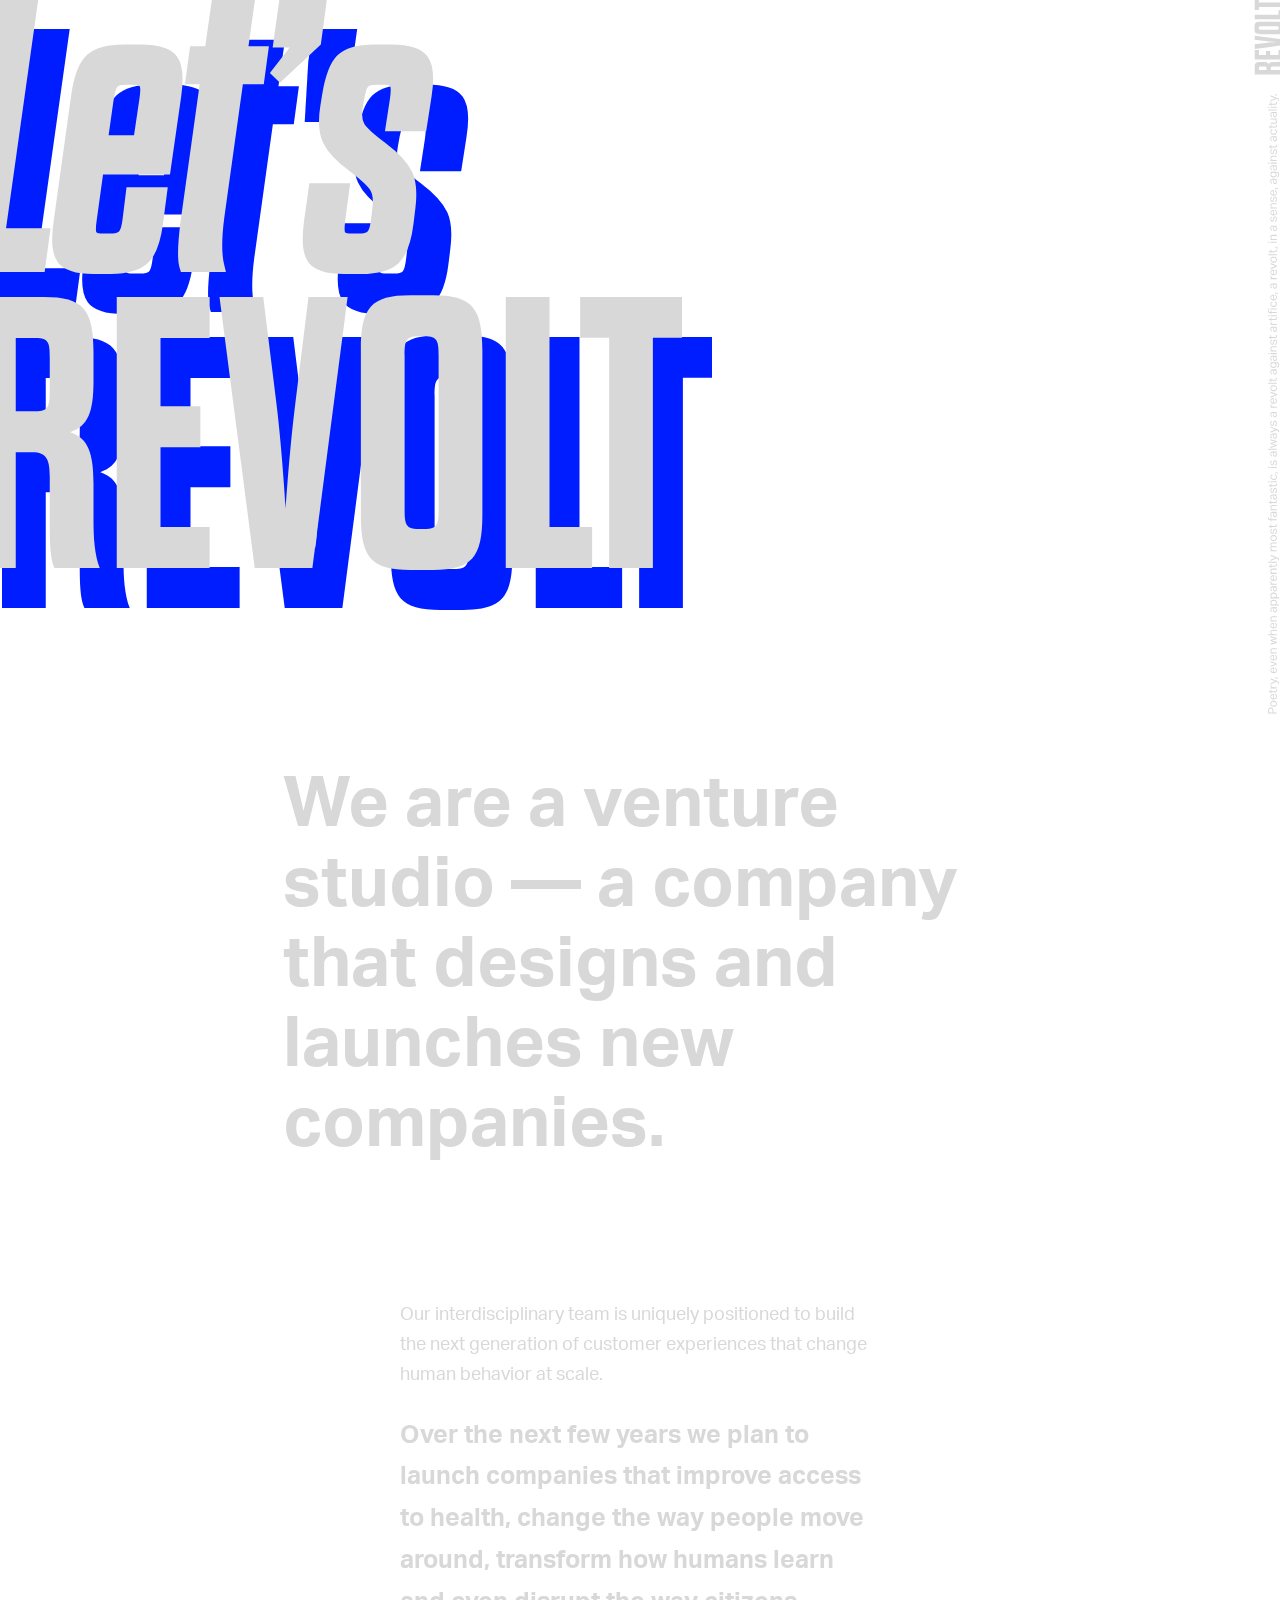
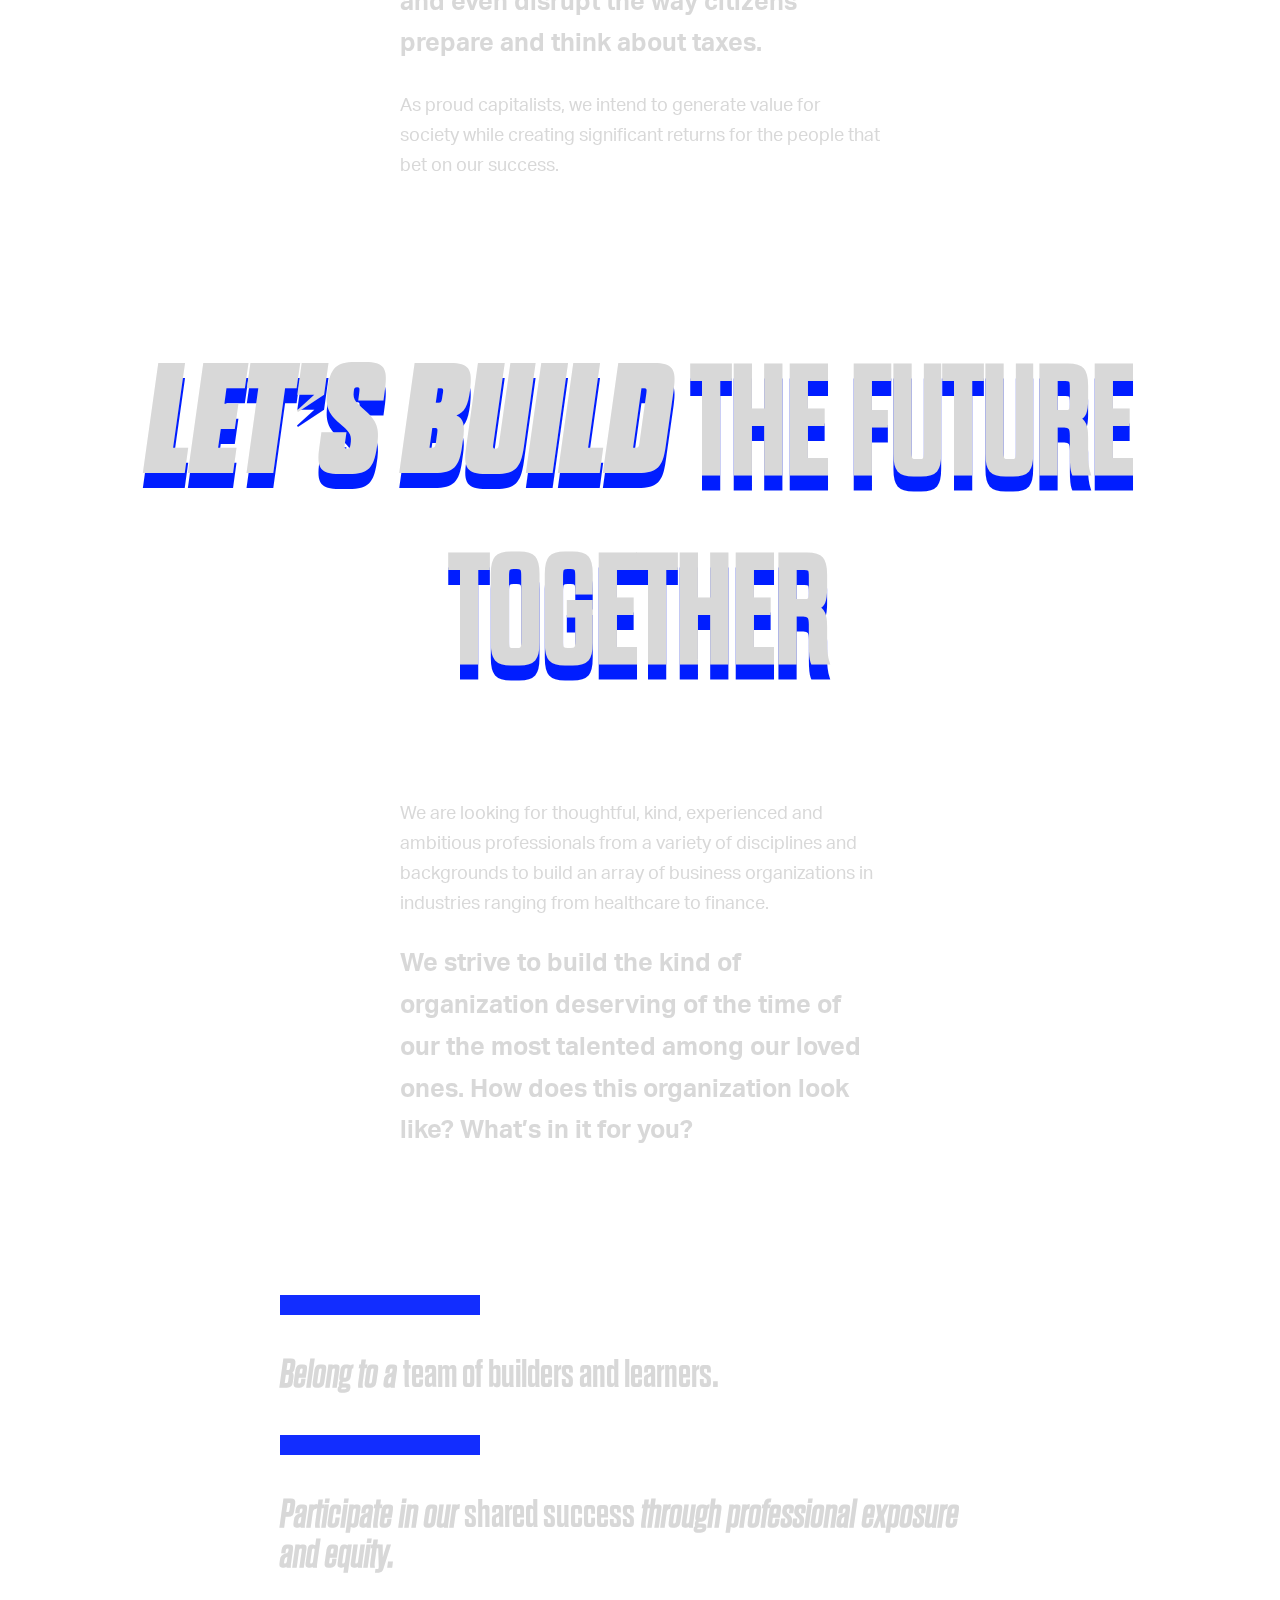
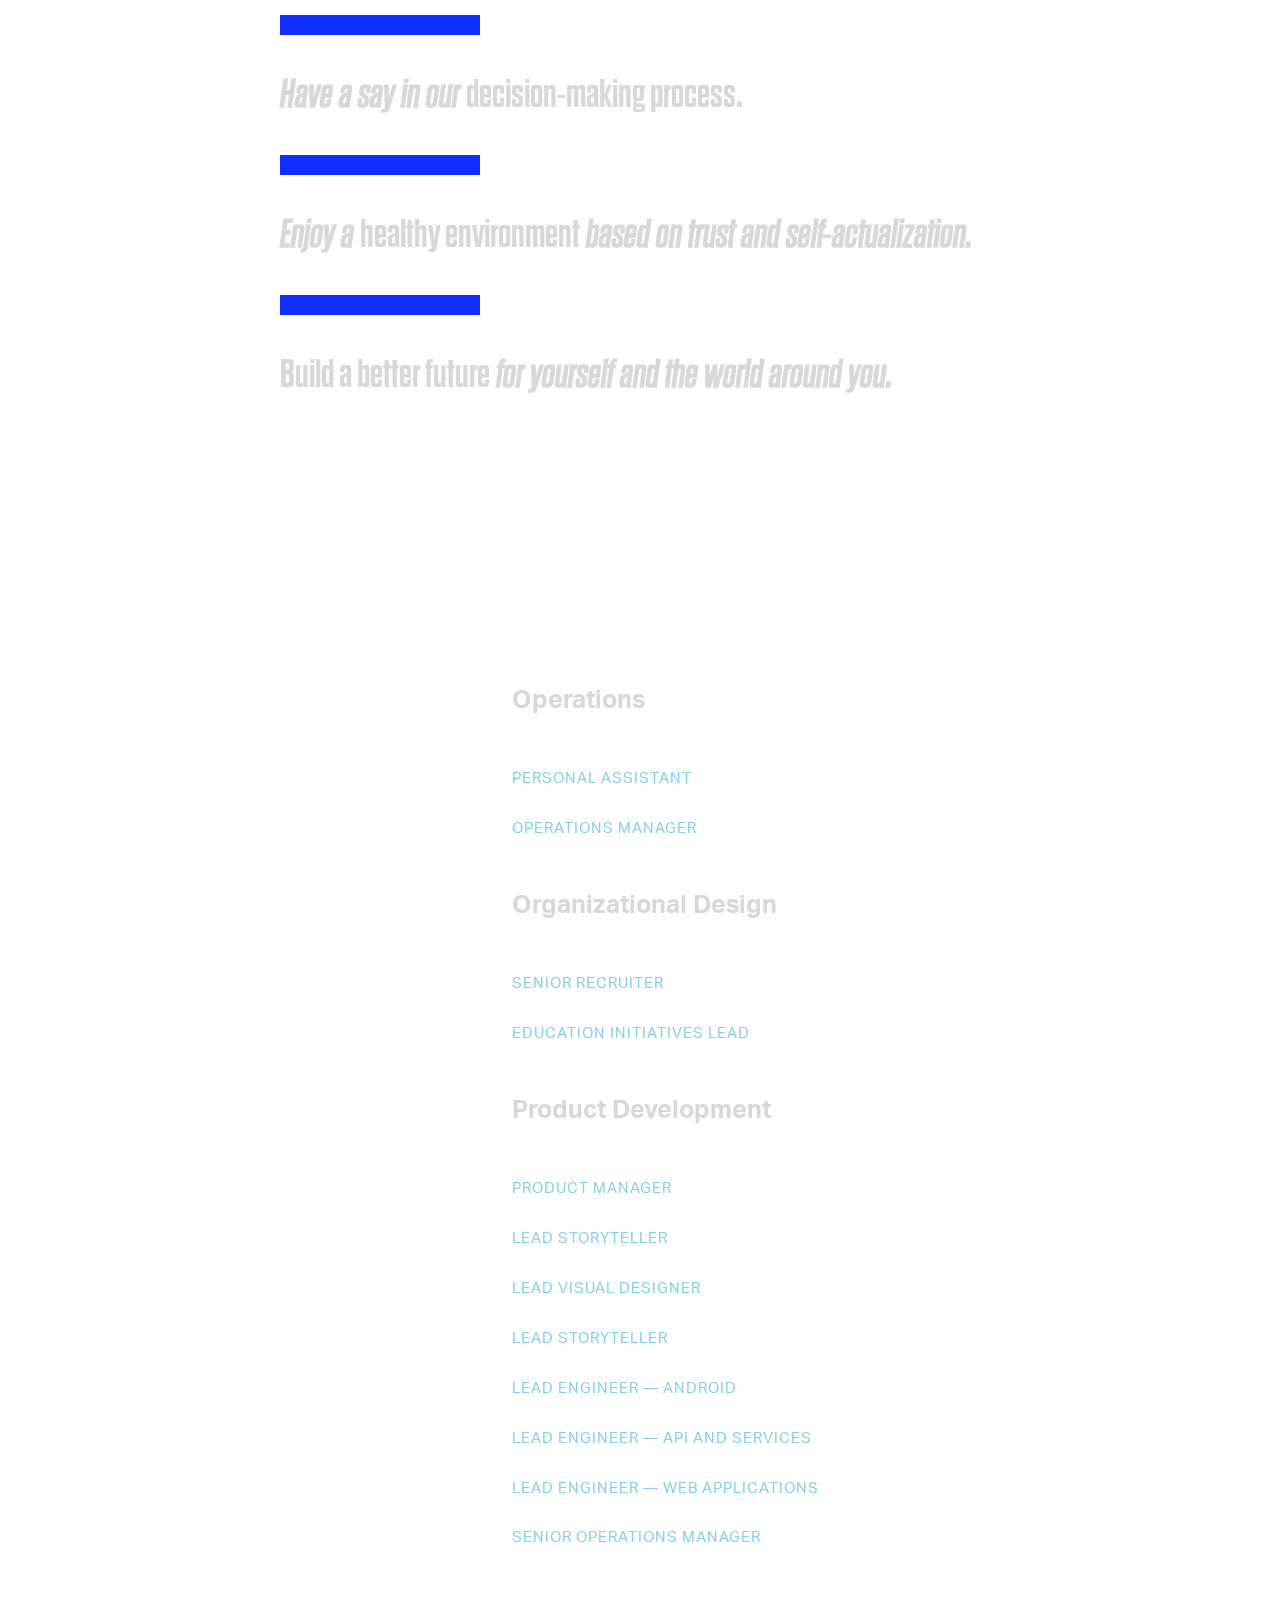
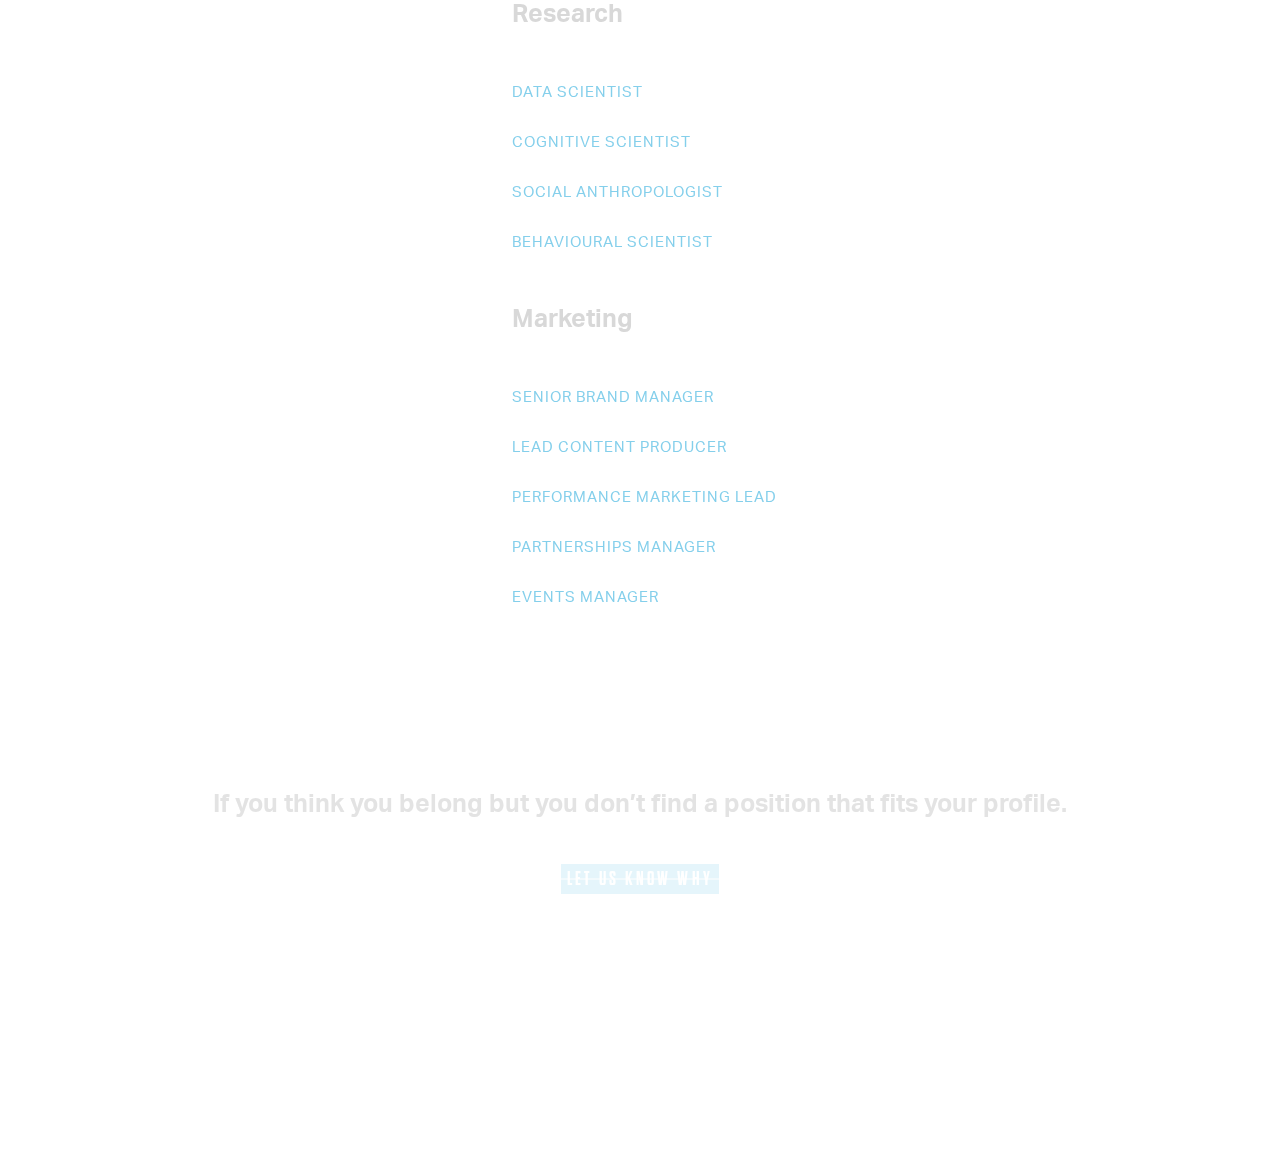
==== index.html @ 7a2ac147 "v1 - upload" ====
<!DOCTYPE html>
<html>
    <head>
        <!-Vive la résistance!->
        <title>
            Revolt
        </title>
        
        <meta charset="UTF-8">
        
        <meta name="viewport" content="width=device-width, initial-scale=1.0">
        
        <meta name="viewport" content="width=device-width, initial-scale=1, maximum-scale=1, user-scalable=0"/>
        
        <link rel="stylesheet" type="text/css" href="style.css">
        
        <link rel="icon" href="revolt-favicon.png" type="image/png" sizes="10x16">
        
    </head>
    
   <body>
        
        <div id='header'>         
            <div id='header-container'>
                    <div id='letsrevolt'>
                        <h1 class='lets'>Let’s<br><span class='revolt'>REVOLT</span></h1>
                    </div>

                    <div id='letsrevolt-blue'>
                        <h1 class='lets-blue'>Let's<br><span class='revolt-blue'>REVOLT</span></h1>
                    </div>
                </div>
         </div>   
       
                   
        <div id="poetry">
            <div class='logotype'>
                <img srcset="revolt-logotype.svg" >
            </div>
                <div class='poem'>
                     <img srcset="poem.svg">
                </div>
        </div>
       
       <!--
       poem-top-1x.png 1x,
                                  poem-top-2x.png 2x,
                                  poem-top-3x.png 3x

revolt-top-1x.png 1x,
                             revolt-top-2x.png 2x,
                             revolt-top-3x.png 3x-->
       
       
        <div class='intro-text'>
                <h4 id='we-are'>We are a venture studio — a company that designs and launches new companies.</h4>
        </div>
       
       
       <div class='team'>
                <p>Our interdisciplinary team is uniquely positioned to build the next generation of customer experiences that change human behavior at scale.<br></p>
                

                <p id='p-bold'><b>Over the next few years we plan to launch companies that improve access to health, change the way people move around, transform how humans learn and even disrupt the way citizens prepare and think about taxes.</b><br></p>
                
                <p>As proud capitalists, we intend to generate value for society while creating significant returns for the people that bet on our success.</p>
        </div>
       
       
       
       
       
       <div class='build-future'>
                <div id='future-together'>
                    <h2>LET’S BUILD <span id='reg-future'>THE FUTURE TOGETHER</span></h2>
                </div>
            
                <div id='future-together-blue'>
                    <h2>LET’S BUILD <span id='reg-future-blue'>THE FUTURE TOGETHER</span></h2>
                </div>
       </div>
       
       
       
    
       
       
       
       <div class='looking'>
           <div id='looking-content'>    
               <p>We are looking for thoughtful, kind, experienced and ambitious professionals from a variety of disciplines and backgrounds to build an array of business organizations in industries ranging from healthcare to finance.<br></p>
                
                <p id='p-bold'><b>We strive to build the kind of organization deserving of the time of our the most talented among our loved ones. How does this organization look like? What’s in it for you?</b><br></p>
           </div>
        </div>
       
       
       
       
       <div class="in-it">
           <div class="rectangle"></div>
           <h3 class="perks">Belong to a <span id="perks-important">team of builders and learners.</span> </h3>
           
           <div class="rectangle"></div>
           <h3 class="perks">Participate in our <span id="perks-important">shared success</span> through professional exposure and equity.</h3>
           
           <div class="rectangle"></div>
           <h3 class="perks">Have a say in our <span id="perks-important">decision-making process.</span></h3>
           
           <div class="rectangle"></div>
           <h3 class="perks">Enjoy a <span id="perks-important">healthy environment</span> based on trust and self-actualization.</h3>
           
           <div class="rectangle"></div>
           <h3 class="perks"><span id="perks-important">Build a better future</span> for yourself and the world around you.</h3>
           
       </div>
       
          
       
       
       
       
       <div id="open-positions">
                
           <div class='possitions-wrapper'>
           
            <div id="positions-title">
                    <h1><span id='open'>Open</span><br>POSI<br>TIONS</h1>
                </div>
           </div>
           
           
                <div id="positions-details">
                <ul id="positions">
                    <li class="area">Operations</li>
                        <ul id="positions">
                            <li class="pos-detail">PERSONAL ASSISTANT</li>
                            <li class="pos-detail">OPERATIONS MANAGER</li>
                        </ul>
                    <li class="area">Organizational Design</li>
                    <ul id="positions">
                            <li class="pos-detail">SENIOR RECRUITER</li>
                            <li class="pos-detail">EDUCATION INITIATIVES LEAD</li>
                        </ul>
                    <li class="area">Product Development</li>
                    <ul id="positions">
                            <li class="pos-detail">PRODUCT MANAGER</li>
                            <li class="pos-detail">LEAD STORYTELLER</li>
                            <li class="pos-detail">LEAD VISUAL DESIGNER</li>
                            <li class="pos-detail">LEAD STORYTELLER</li>
                            <li class="pos-detail">LEAD ENGINEER — ANDROID</li>
                            <li class="pos-detail">LEAD ENGINEER — API AND SERVICES</li>
                            <li class="pos-detail">LEAD ENGINEER — WEB APPLICATIONS</li>
                             <li class="pos-detail">SENIOR OPERATIONS MANAGER</li>
                        </ul>
                    <li class="area">Research</li>
                    <ul id="positions">
                            <li class="pos-detail">DATA SCIENTIST</li>
                            <li class="pos-detail">COGNITIVE SCIENTIST</li>
                            <li class="pos-detail">SOCIAL ANTHROPOLOGIST</li>
                            <li class="pos-detail">BEHAVIOURAL SCIENTIST</li>
                        </ul>
                    <li class="area">Marketing</li>
                    <ul id="positions">
                            <li class="pos-detail">SENIOR BRAND MANAGER</li>
                            <li class="pos-detail">LEAD CONTENT PRODUCER</li>
                            <li class="pos-detail">PERFORMANCE MARKETING LEAD</li>
                            <li class="pos-detail">PARTNERSHIPS MANAGER</li>
                            <li class="pos-detail">EVENTS MANAGER</li>
                    </ul>
                </ul>
                </div>
           
  
           
           
           
       </div>
       
       
       <div class='clear'></div>     
       
       
       
       
        <div class='bottom'>
             <div id='no-position'>
                <p>If you think you belong but you don’t find a position that fits your profile.</p>
            </div>
            
            
            <div id='why'>
                <button id='why-button' type="button">LET US KNOW WHY</button>
            </div>
            
            <div id="logo">
                    <img src="revolt-icon.png">
            </div>
       
        </div>
        
            
        
        

        
        
        
        
    
        
    </body>


</html>
---- style.css ----
/*DHARMA FAMILY*/
@font-face{
    font-family:"Dharma-Reg-I";
    src: url(dharma/DharmaGothicE_Regular_I.otf) format("opentype");
    
}


@font-face{
    font-family:"Dharma-Reg";
    src: url(dharma/DharmaGothicE_Regular_R.otf) format("opentype");
}

@font-face {
    font-family: "Dharma-Bold";
    src: url(dharma/DharmaGothicE_Bold_R.otf) format("opentype");
    font-weight: bold;
}

@font-face{
    font-family: "Dharma-Light-I";
    src: url(dharma/DharmaGothicE_Light_I.otf) format("opentype");
}

@font-face{
    font-family: "Dharma-ExLight-I";
    src: url(dharma/DharmaGothicE_ExLight_I.otf) format("opentype");
}

@font-face{
    font-family: "Dharma-Hvy-I";
    src: url(dharma/DharmaGothicE_Heavy_I.otf) format("opentype");
}




/*AKTIV FAMILY*/
@font-face{
    font-family: "Aktiv-Bld";
    src: url(aktiv/AktivGrotesk_Trial_Bd.ttf) format("truetype");
    font-weight: bold;
    -webkit-font-smoothing: antialiased;
    -moz-osx-font-smoothing: grayscale;
}

@font-face{
    font-family: "Aktiv-Reg";
    src: url(aktiv/AktivGrotesk_Trial_Rg.ttf) format("truetype");
    -webkit-font-smoothing: antialiased;
    -moz-osx-font-smoothing: grayscale;
}


/*----------------------------------------------------------------------------*/ 


/*--------------------------- BACKGROUND -------------------------------------*/

body, html {
    margin: 0;
    overflow-x: hidden;
    
    /* The image used */

    background-image: url(revolt-back.jpg);
    z-index: -1; 

    /* Center and scale the image nicely */
    background-repeat: no-repeat;
    background-size: cover;
   
}



/*--------------------------- TITLE -------------------------------------*/


#header{
    width: 90%;
    position: relative;
    top: 0px;
    left: -40px; 
}

#header-container{
    width: 749.3px;
    height: 622.4px;
    left: -20;
    top: 2px;
    margin: 0;
}

#letsrevolt-blue{
    left: 35px;
    top: 20px;
    
}


#letsrevolt .revolt{
    font-family: Dharma-Bold;
    color: #D8D8D8;
    font-size: 387px;
    margin: 0;
    padding: 0;
    line-height: 0.78;
    letter-spacing: 0px;
}

#letsrevolt .lets{
    font-family: Dharma-Reg-I;
    font-style: none; 
    color: #D8D8D8;
    font-size: 387px;
    margin: 0;
    padding: 0;
    line-height: 0.78;
    letter-spacing: 0px;
    position: absolute;
    z-index: 2;
    
}


#letsrevolt-blue .lets-blue{
    font-family: Dharma-Reg-I;
    color: #001dff;
    font-size: 387px;
    margin: 0;
    padding: 0;
    line-height: 0.78;
    letter-spacing: 0px;
    mix-blend-mode: color;
    position: absolute;
    margin-top: 40px;
    margin-left: 30px; 
    z-index:1;
}

#letsrevolt-blue .revolt-blue{
    font-family: Dharma-Bold;
    color: #001dff;
    font-size: 387px;
    margin: 0;
    padding: 0;
    line-height: 0.78;
    letter-spacing: 0px;
    mix-blend-mode: color;
   
}





/*--------------------------- SIDE STUFF -------------------------------------*/

#poetry{
    float:left;
    position: absolute;
    top: 0; 
    right: 0; 
}

.poem{
    float:right;
    position: relative;
    top: 15px;
    width: auto;
}


/*------------------------- WE ARE ----------------------->*/

.intro-text{
    max-width: 714px;
    height: auto;
    margin: 150px auto 0;
}

#we-are{
    font-family: Aktiv-Bld;
    font-size: 70px; 
    color: #D8D8D8;
    line-height: 1.14;
    letter-spacing: 0px;
    
}

/*--------------------------- DESCRIPTION -----------------------------------*/

.team{
    font-family: Aktiv-Reg;
     font-size: 18px;
    line-height: 1.67;
    letter-spacing: 0px;
    color: #d8d8d8;
    margin: 130px auto 0;
    width: 480px;
  
}

#p-bold{
    font-family: Aktiv-Bld;
    font-size: 25px;
    line-height: 1.67;
    letter-spacing: 0px;
    color: #d8d8d8;
}


/*--------------------------- FUTURE -----------------------------------*/

.build-future{
    max-width: 1440px;
    height: 500px; 
}

#future-together{
    position:absolute;
    font-family: Dharma-Hvy-I;
    font-size: 105px;
    line-height: auto;
    letter-spacing: 0px;
    color: #d8d8d8;
    z-index:2;
    text-align: center;
}

#future-together-blue{
    position: absolute; 
    font-family: Dharma-Hvy-I;
    font-size: 105px;
    line-height: auto;
    letter-spacing: 0px;
    color: #001dff;
    mix-blend-mode: color;
    margin-top: 15px;
    z-index:1;
    text-align: center;
}

#reg-future{
    font-family: Dharma-Reg;
    font-size: 153px;
    line-height: auto;
    letter-spacing: 0px;
    color: #d8d8d8;
}

#reg-future-blue{
    font-family: Dharma-Reg;
    font-size: 153px;
    line-height: auto;
    letter-spacing: 0px;
    color: #001dff;
    mix-blend-mode: color;
}

/*--------------------------- LOOKING -----------------------------------*/


.looking{
    width: 480px;
    height: 370px;
    margin: 100px auto 0;
    position: relative;
}


#looking-content{
    font-family: Aktiv-Reg;
    font-size: 18px;
    line-height: 1.67;
    letter-spacing: 0px;
    color: #d8d8d8;
    
}


/*------------------------- IN IT -----------------------------------------*/

.in-it{
    max-width: 720px;  
    height: 640px;
    margin: 125px auto 0;
}


.perks{
  font-family: Dharma-Reg-I;
  font-size: 40px;
  line-height: 1;
  letter-spacing: normal;
  color: #d8d8d8;
}

#perks-important{
font-family: Dharma-Bold;
  font-size: 40px;
  line-height: 1;
  letter-spacing: normal;
  color: #d8d8d8;
}

/*--------------------------- POSITIONS -----------------------------------*/


#open-positions{
    width: 100%; 
    margin: 300px auto 0px;
 
}

#positions-title{
    width: 40%; 
    float: left;
    height: 300px;
}


#positions-title h1{
    font-family: Dharma-Bold;
    opacity: 0.1;
    font-size: 280px;
    line-height: 1;
    letter-spacing: normal;
    line-height: 0.78;
    letter-spacing: 0px;
    color: #ffffff;
    margin:0px;
}


#open{
    font-family: Dharma-Reg-I;
    font-size: 280px;
    line-height: 1;
    letter-spacing: normal;
    line-height: 0.78;
    letter-spacing: 0px;
    color: #ffffff;
}


#positions-details{
    width: 60%; 
    float: left;
} 


#positions{
    list-style-type: none;
    padding: 0px;
}

.area{
    font-family: Aktiv-Bld; 
    font-size: 25px;
    line-height: 1.4;
    letter-spacing: 0px;
    color: #d8d8d8;
    margin-bottom: 50px;
    margin-top: 50px;
}   

.pos-detail{
    opacity: 0.7;
    font-family: Aktiv-Reg;
    font-size: 15px;
    line-height: 1.33;
    letter-spacing: 1px;
    color: #50bbe3;
    margin-bottom: 30px;

}



/*--------------------------- BOTTOM -----------------------------------*/

.bottom{
    max-width: 100%;
    max-height: 300px;
    margin-top: 150px;
    margin-bottom: 200px;
}

#no-position{
    font-family: Aktiv-Bld;
    font-size: 25px;
    line-height: 1.4;
    letter-spacing: 0px;
    text-align: center;
    color: #d8d8d8;
    opacity: 0.7;
    
}

#why-button{
    
    max-width: 200px; 
    height: 30px; 
    margin: 40px auto 0px;
    display: block;
    border: none;
    
    font-family: Dharma-Bold; 
    font-size: 20px;
    line-height: 1;
    letter-spacing: 3.1px;
    text-align: center;
    color: #ffffff;
    
    background-image: url(back-why.png);
    background-color: transparent;
    background-position: center; 
    opacity: 0.5;  
    
}


#why-button:hover{
  opacity: 1;
}


#logo{
    max-width: 20px;
    margin: 40px auto 0px;
}


.clear{
    clear: both; 
}


.rectangle{
    height: 20px;
    width: 200px;
    background-color: #122dff;
}




/*--------------------------- RESPONSIVE -----------------------------------*/


@media only screen and (max-width: 425px) {
    
     #header{
        top: 0px;
        left: -10px;
    }
    
    #letsrevolt-blue{
     left: 10px;
    top: 10px;

    }

   #letsrevolt .revolt { 
      font-size: 200px; 
   }
    
    #letsrevolt .lets { 
      font-size: 200px; 
   }
    
    #letsrevolt-blue .revolt-blue { 
      font-size: 200px; 
   }
    
    #letsrevolt-blue .lets-blue { 
      font-size: 200px; 
   }
    
    #header-container{
            height: 315px;
    }
    

    
    #we-are{
        font-size: 48px;
        
    }
    
    .team{
        width: 330px;
        font-size: 14px;
    }
    
    #looking-content{
        font-size: 14px;
    }
    
    .looking{
        width: 330px;
    }
    
    #p-bold{
        font-size: 22px;
    }
    
   
    #future-together{
        font-size: 80px;
        text-align: left;
    }
    
    #future-together-blue{
        font-size: 80px;
        text-align: left;
    }
    
    #reg-future{
        font-size: 120px;
    }
    
     #reg-future-blue{
        font-size: 120px;
    }
    
    .in-it{
        width: 360px;
    }
    
    .perks{
        font-size: 35px;
    }
    
    #perks-important{
        font-size: 35px;
    }
    
}



@media only screen and (max-width: 375px) {
    
    #we-are{
        font-size: 40px; 
    }
    
     #letsrevolt .revolt { 
      font-size: 150px; 
   }
    
    #letsrevolt .lets { 
      font-size: 150px; 
   }
    
    #letsrevolt-blue .revolt-blue { 
      font-size: 150px; 
   }
    
    #letsrevolt-blue .lets-blue { 
      font-size: 150px; 
    }
    
    .intro-text{
        margin-top: 80px; 
    }
    
    #we-are{
        font-size: 36px; 
    }
    
   
    #future-together{
        font-size: 60px;
        text-align: left;
    }
    
    #future-together-blue{
        font-size: 60px;
        text-align: left;
    }
    
    #reg-future{
        font-size: 100px;
    }
    
     #reg-future-blue{
        font-size: 100px;
    }
    
    
    .in-it{
        width: 300px;
    }
    
}


@media only screen and (max-width: 320px) {

   #letsrevolt .revolt { 
      font-size: 150px; 
   }
    
    #letsrevolt .lets { 
      font-size: 150px; 
   }
    
    #letsrevolt-blue .revolt-blue { 
      font-size: 150px; 
   }
    
    #letsrevolt-blue .lets-blue { 
      font-size: 150px; 
    }
    
    .intro-text{
        margin-top: 80px; 
    }
    
    #we-are{
        font-size: 36px; 
    }
    
    .team{
        width: 300px;
        font-size: 15px;
    }
    
    .looking{
        width: 300px;
    }
    
    #p-bold{
        font-size: 20px;
    }
   
    #future-together{
        font-size: 60px;
        text-align: left;
    }
    
    #future-together-blue{
        font-size: 60px;
        text-align: left;
    }
    
    #reg-future{
        font-size: 100px;
    }
    
     #reg-future-blue{
        font-size: 100px;
    }
    
    .in-it{
        width: 300px;
    }
    
}
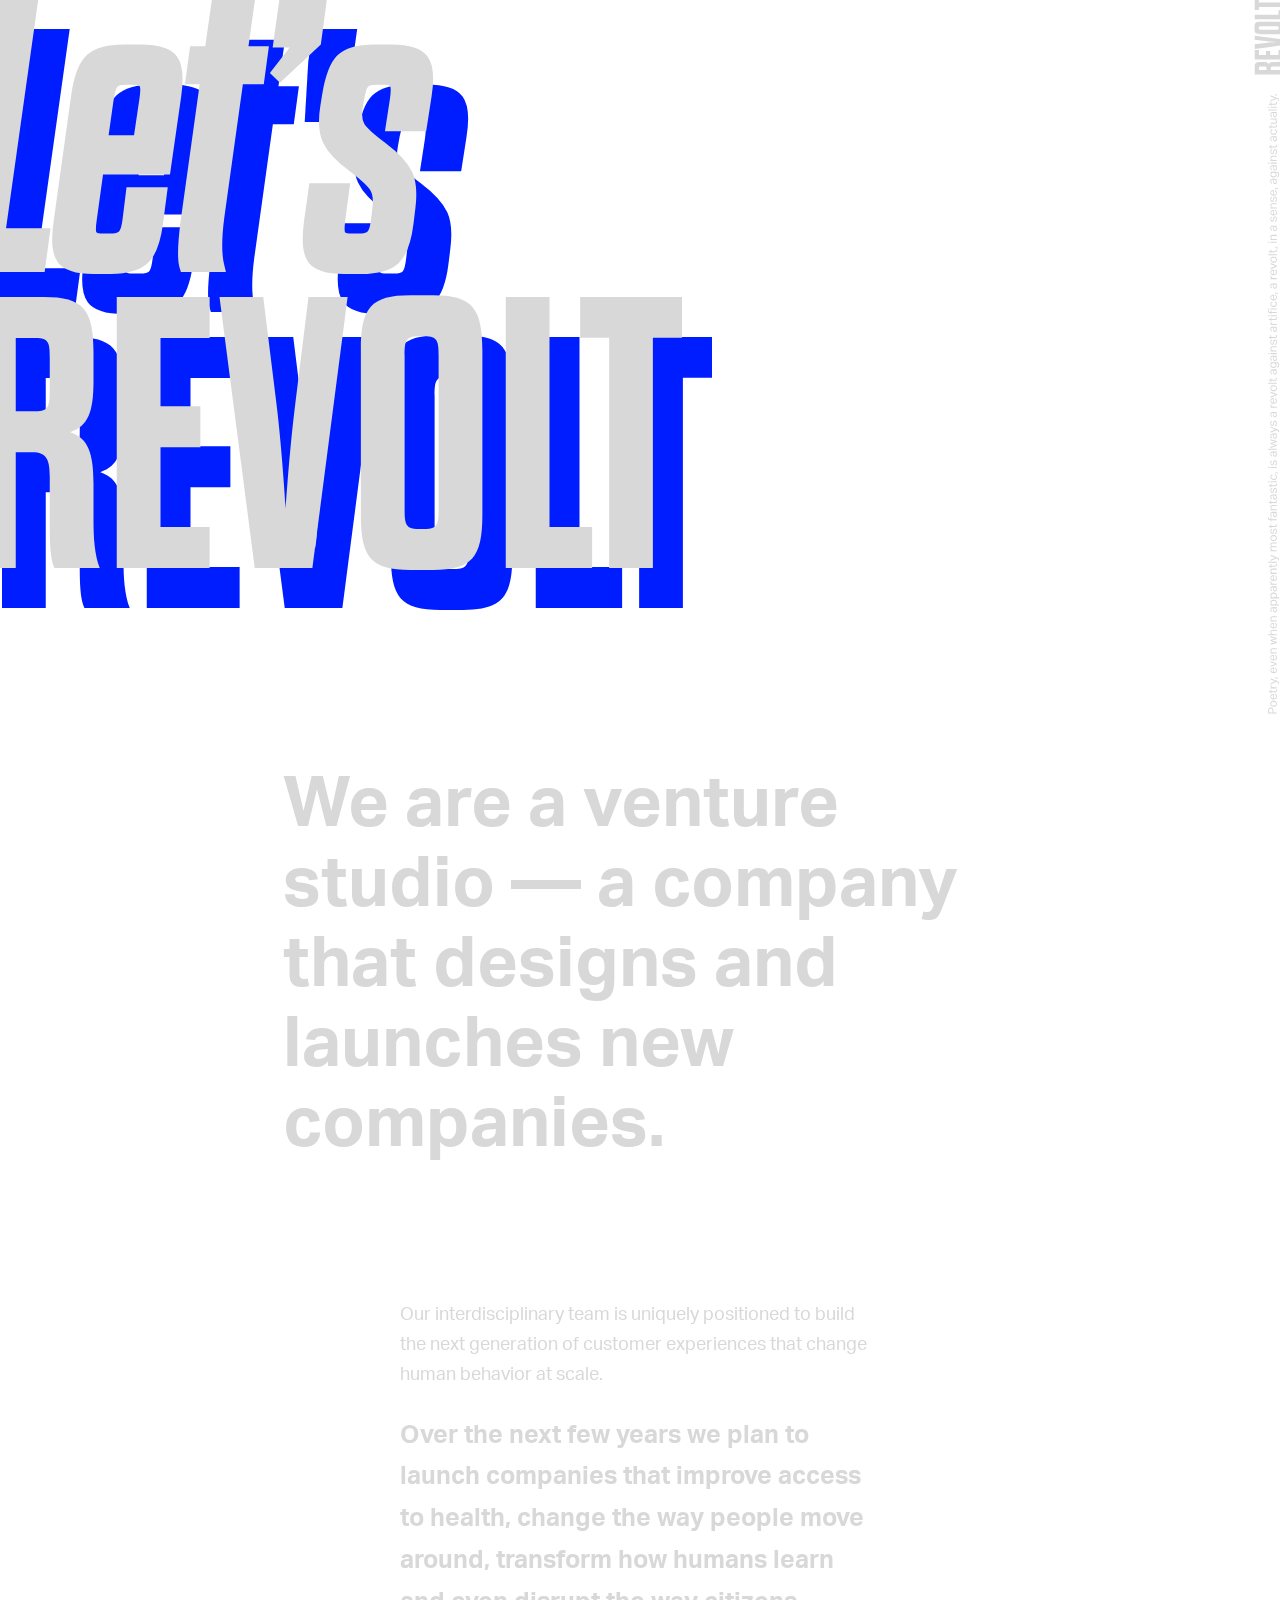
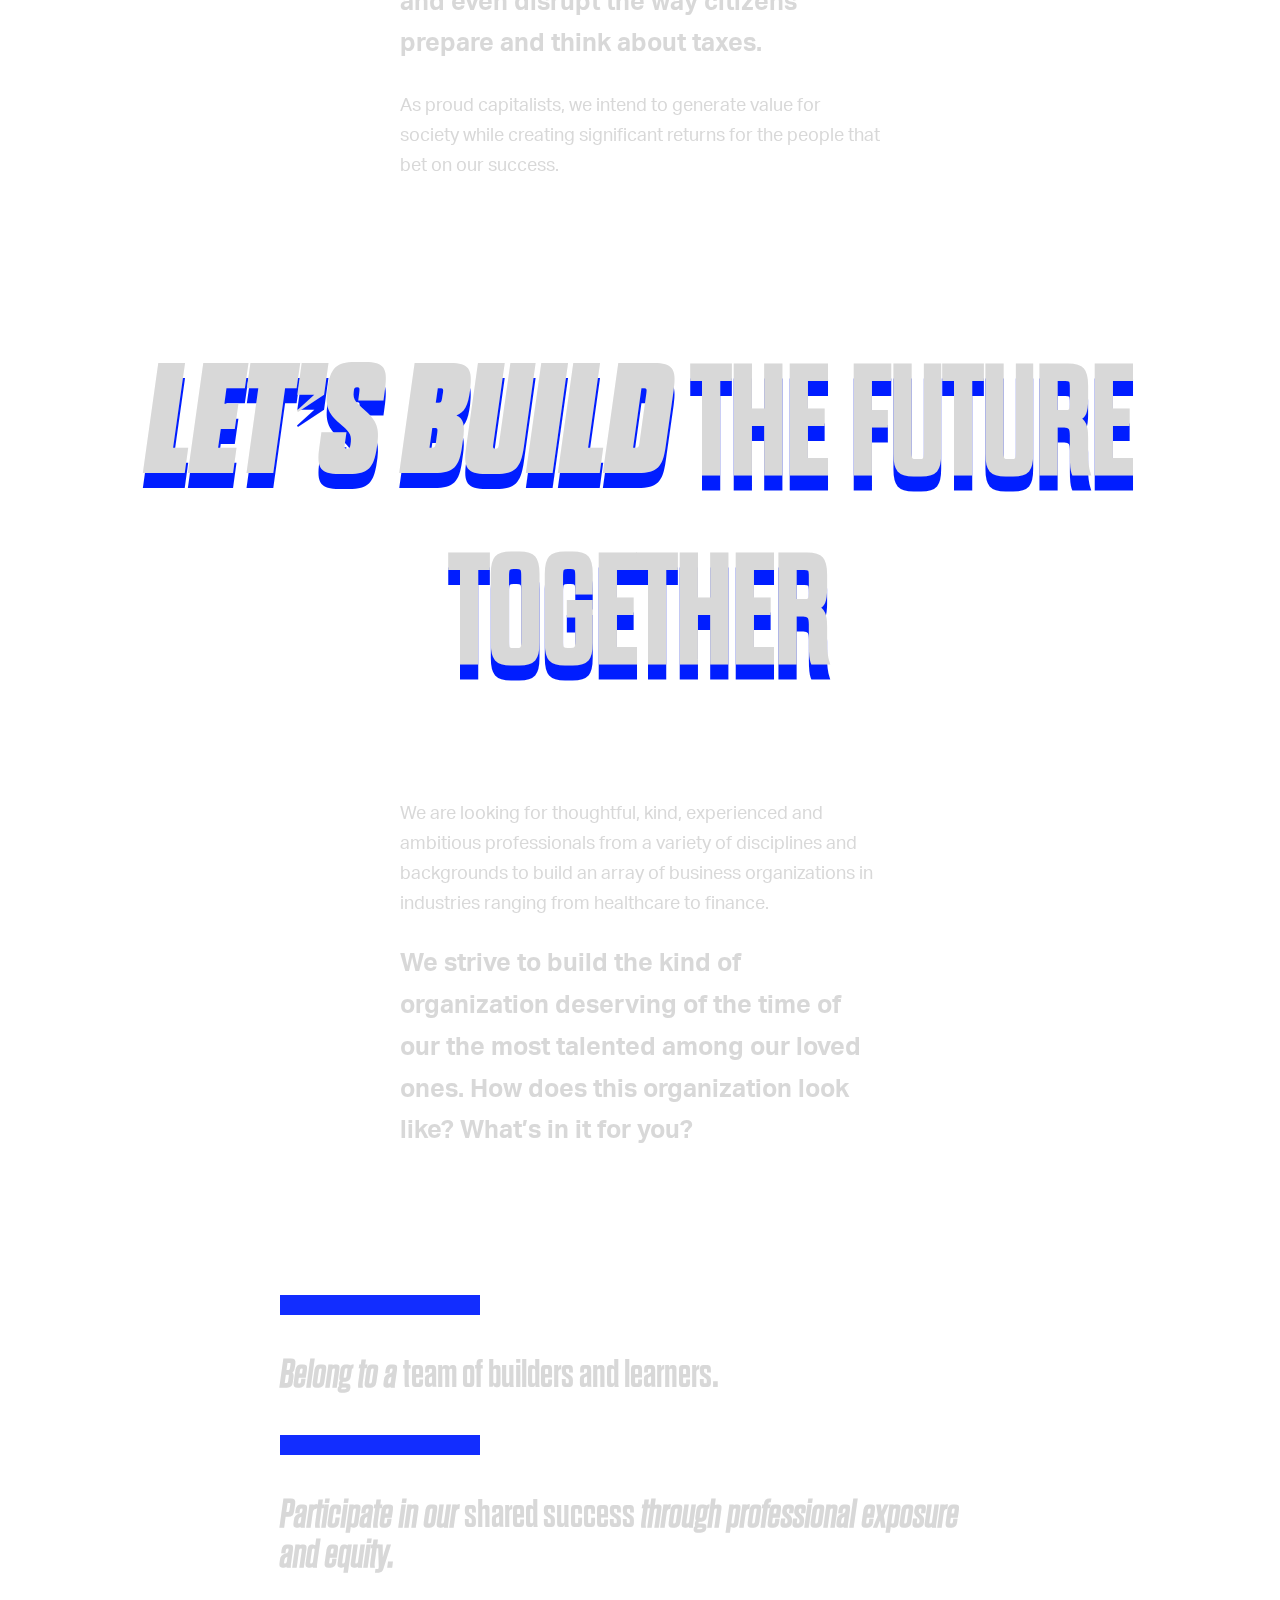
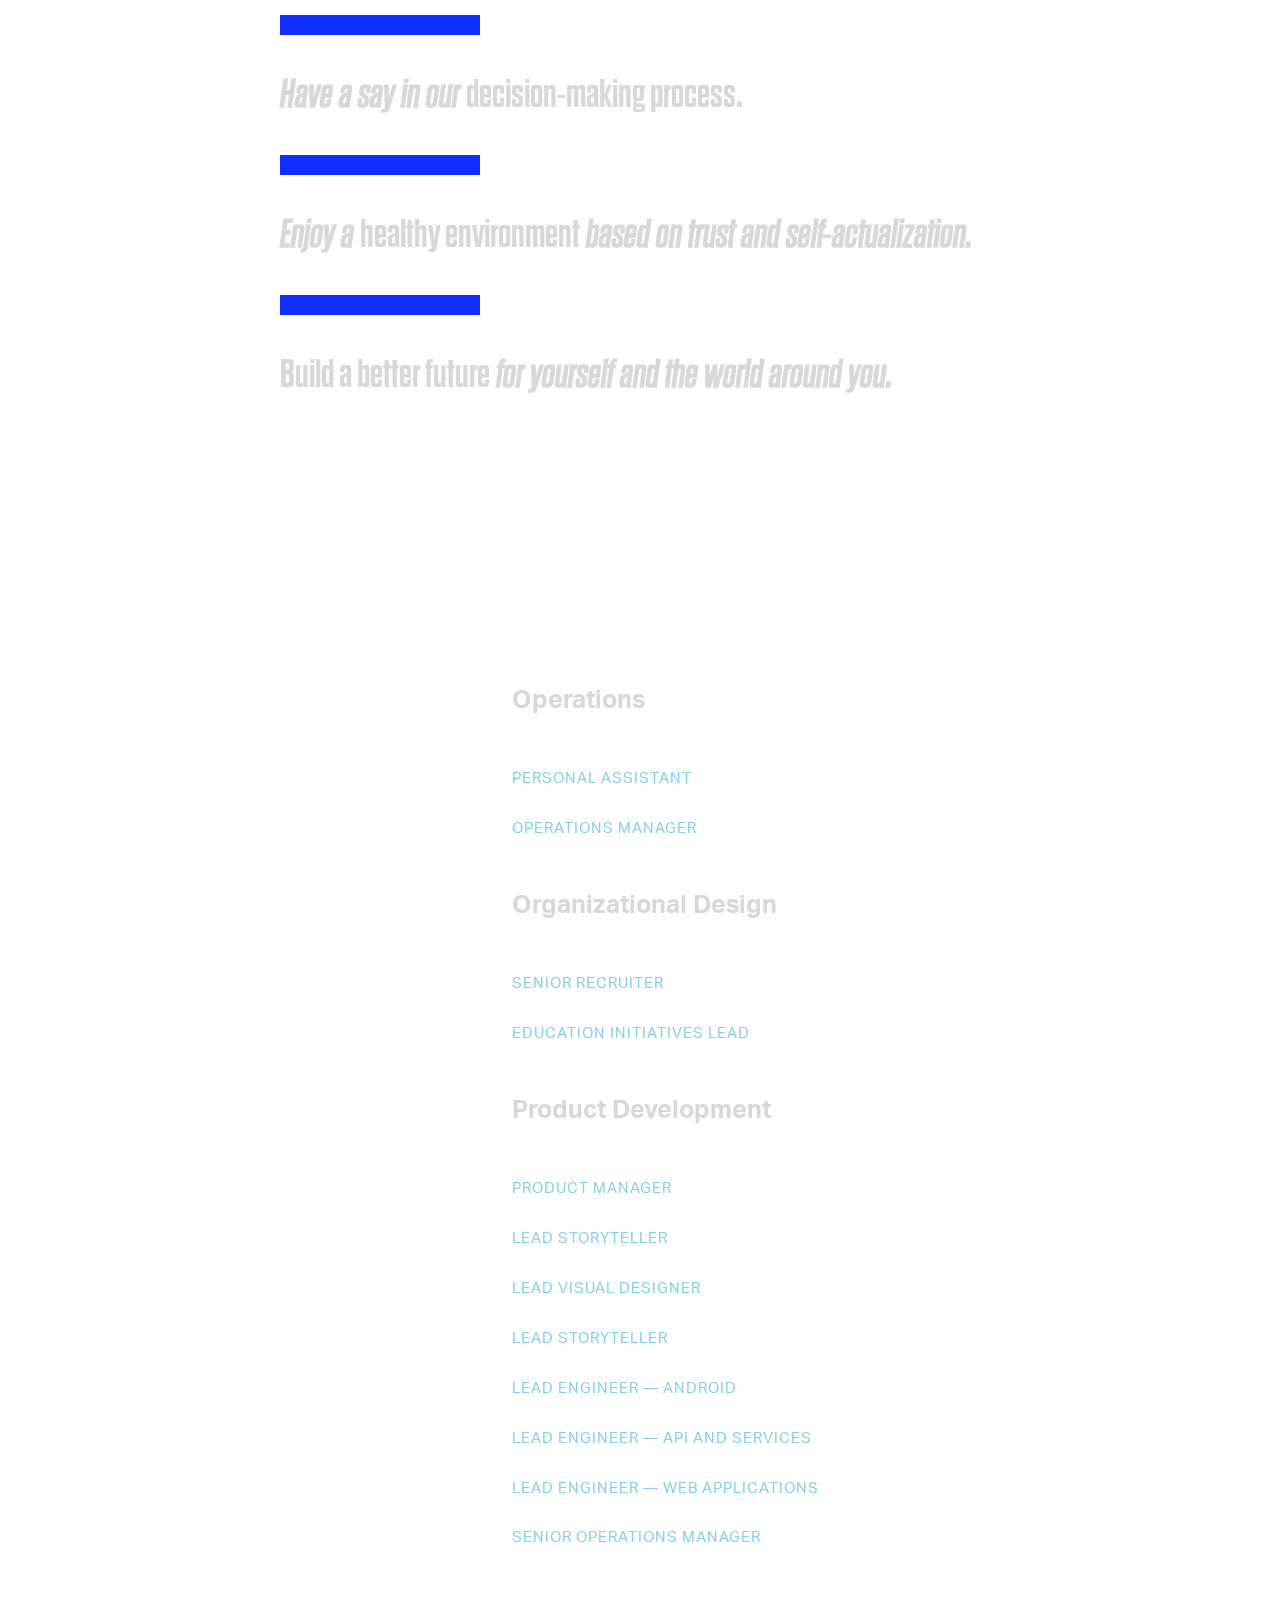
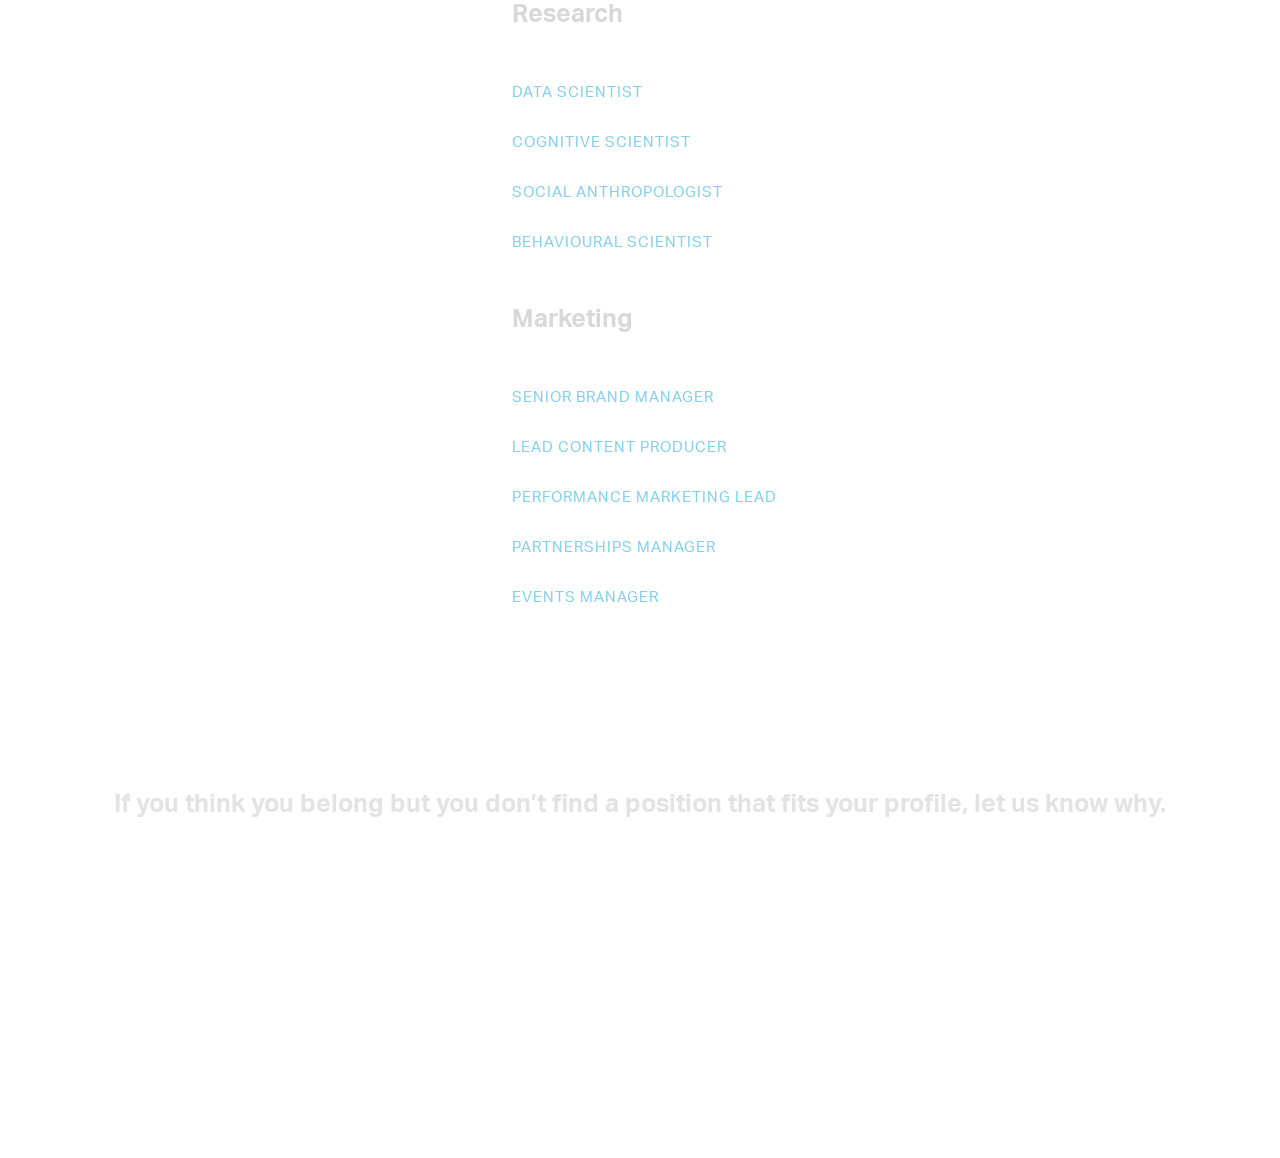
==== commit f39a59d9: "Changes v1.1" ====
--- a/index.html
+++ b/index.html
@@ -185,12 +185,14 @@
        
         <div class='bottom'>
              <div id='no-position'>
-                <p>If you think you belong but you don’t find a position that fits your profile.</p>
+                <p>If you think you belong but you don’t find a position that fits your profile, let us know why.</p>
             </div>
             
             
             <div id='why'>
-                <button id='why-button' type="button">LET US KNOW WHY</button>
+                <!--<button id='why-button' type="button">LET US KNOW WHY</button>-->
+                <p></p>
+                <p>CAREERS@REVOLT.VC</p>
             </div>
             
             <div id="logo">
--- a/style.css
+++ b/style.css
@@ -399,6 +399,15 @@
     
 }
 
+#why p{
+    font-family: Dharma-Bold; 
+    font-size: 30px;
+    line-height: 1;
+    letter-spacing: 3.1px;
+    text-align: center;
+    color: #ffffff;
+}
+
 #why-button{
     
     max-width: 200px; 
@@ -449,8 +458,7 @@
 
 /*--------------------------- RESPONSIVE -----------------------------------*/
 
-
-@media only screen and (max-width: 425px) {
+@media only screen and (max-width: 640px) {
     
      #header{
         top: 0px;
@@ -458,7 +466,7 @@
     }
     
     #letsrevolt-blue{
-     left: 10px;
+    left: 8px;
     top: 10px;
 
     }
@@ -538,6 +546,114 @@
         font-size: 35px;
     }
     
+    #no-position {
+        font-size: 18px; 
+    }
+    
+    #why p{
+        font-size: 20px; 
+    }
+    
+}
+
+
+
+@media only screen and (max-width: 425px) {
+    
+     #header{
+        top: 0px;
+        left: -10px;
+    }
+    
+    #letsrevolt-blue{
+     left: 10px;
+    top: 10px;
+
+    }
+
+   #letsrevolt .revolt { 
+      font-size: 200px; 
+   }
+    
+    #letsrevolt .lets { 
+      font-size: 200px; 
+   }
+    
+    #letsrevolt-blue .revolt-blue { 
+      font-size: 200px; 
+   }
+    
+    #letsrevolt-blue .lets-blue { 
+      font-size: 200px; 
+   }
+    
+    #header-container{
+            height: 315px;
+    }
+    
+
+    
+    #we-are{
+        font-size: 48px;
+        
+    }
+    
+    .team{
+        width: 330px;
+        font-size: 14px;
+    }
+    
+    #looking-content{
+        font-size: 14px;
+    }
+    
+    .looking{
+        width: 330px;
+    }
+    
+    #p-bold{
+        font-size: 22px;
+    }
+    
+   
+    #future-together{
+        font-size: 80px;
+        text-align: left;
+    }
+    
+    #future-together-blue{
+        font-size: 80px;
+        text-align: left;
+    }
+    
+    #reg-future{
+        font-size: 120px;
+    }
+    
+     #reg-future-blue{
+        font-size: 120px;
+    }
+    
+    .in-it{
+        width: 360px;
+    }
+    
+    .perks{
+        font-size: 35px;
+    }
+    
+    #perks-important{
+        font-size: 35px;
+    }
+    
+    #no-position {
+        font-size: 18px; 
+    }
+    
+    #why p{
+        font-size: 20px; 
+    }
+    
 }
 
 
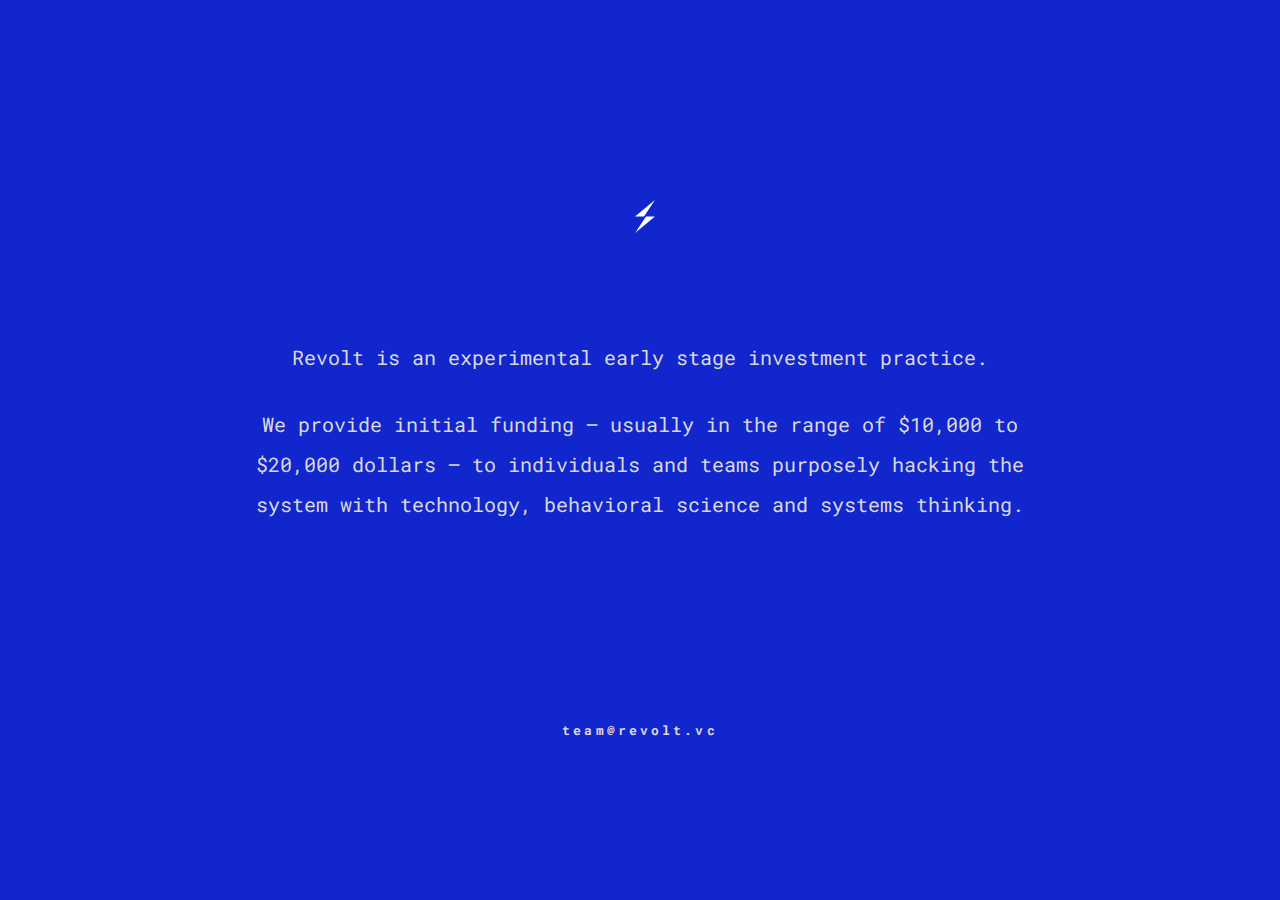
==== commit 87512086: "minimal revolt" ====
--- a/index.html
+++ b/index.html
@@ -5,212 +5,44 @@
         <title>
             Revolt
         </title>
-        
+
         <meta charset="UTF-8">
-        
+
         <meta name="viewport" content="width=device-width, initial-scale=1.0">
-        
+
         <meta name="viewport" content="width=device-width, initial-scale=1, maximum-scale=1, user-scalable=0"/>
-        
+
         <link rel="stylesheet" type="text/css" href="style.css">
-        
+
+        <link href="https://fonts.googleapis.com/css?family=Roboto+Mono:400,700" rel="stylesheet">
+
         <link rel="icon" href="revolt-favicon.png" type="image/png" sizes="10x16">
-        
+
     </head>
-    
+
    <body>
-        
-        <div id='header'>         
-            <div id='header-container'>
-                    <div id='letsrevolt'>
-                        <h1 class='lets'>Let’s<br><span class='revolt'>REVOLT</span></h1>
-                    </div>
 
-                    <div id='letsrevolt-blue'>
-                        <h1 class='lets-blue'>Let's<br><span class='revolt-blue'>REVOLT</span></h1>
-                    </div>
-                </div>
-         </div>   
-       
-                   
-        <div id="poetry">
-            <div class='logotype'>
-                <img srcset="revolt-logotype.svg" >
+        <div id='logo'>
+            <img src="revoltsvg.svg">
+         </div>
+
+
+        <div class='intro-text'>
+                <h4 id='we-are'>Revolt is an experimental early stage investment practice.</h4>
+                <h4 id='we-are'>We provide initial funding — usually in the range of $10,000 to $20,000 dollars — to individuals and teams purposely hacking the system with technology, behavioral science and systems thinking.</h4>
+        </div>
+
+
+       <div class='clear'></div>
+
+
+        <div class='bottom'>
+            <div id='why'>
+                <p>team@revolt.vc</p>
             </div>
-                <div class='poem'>
-                     <img srcset="poem.svg">
-                </div>
         </div>
-       
-       <!--
-       poem-top-1x.png 1x,
-                                  poem-top-2x.png 2x,
-                                  poem-top-3x.png 3x
 
-revolt-top-1x.png 1x,
-                             revolt-top-2x.png 2x,
-                             revolt-top-3x.png 3x-->
-       
-       
-        <div class='intro-text'>
-                <h4 id='we-are'>We are a venture studio — a company that designs and launches new companies.</h4>
-        </div>
-       
-       
-       <div class='team'>
-                <p>Our interdisciplinary team is uniquely positioned to build the next generation of customer experiences that change human behavior at scale.<br></p>
-                
 
-                <p id='p-bold'><b>Over the next few years we plan to launch companies that improve access to health, change the way people move around, transform how humans learn and even disrupt the way citizens prepare and think about taxes.</b><br></p>
-                
-                <p>As proud capitalists, we intend to generate value for society while creating significant returns for the people that bet on our success.</p>
-        </div>
-       
-       
-       
-       
-       
-       <div class='build-future'>
-                <div id='future-together'>
-                    <h2>LET’S BUILD <span id='reg-future'>THE FUTURE TOGETHER</span></h2>
-                </div>
-            
-                <div id='future-together-blue'>
-                    <h2>LET’S BUILD <span id='reg-future-blue'>THE FUTURE TOGETHER</span></h2>
-                </div>
-       </div>
-       
-       
-       
-    
-       
-       
-       
-       <div class='looking'>
-           <div id='looking-content'>    
-               <p>We are looking for thoughtful, kind, experienced and ambitious professionals from a variety of disciplines and backgrounds to build an array of business organizations in industries ranging from healthcare to finance.<br></p>
-                
-                <p id='p-bold'><b>We strive to build the kind of organization deserving of the time of our the most talented among our loved ones. How does this organization look like? What’s in it for you?</b><br></p>
-           </div>
-        </div>
-       
-       
-       
-       
-       <div class="in-it">
-           <div class="rectangle"></div>
-           <h3 class="perks">Belong to a <span id="perks-important">team of builders and learners.</span> </h3>
-           
-           <div class="rectangle"></div>
-           <h3 class="perks">Participate in our <span id="perks-important">shared success</span> through professional exposure and equity.</h3>
-           
-           <div class="rectangle"></div>
-           <h3 class="perks">Have a say in our <span id="perks-important">decision-making process.</span></h3>
-           
-           <div class="rectangle"></div>
-           <h3 class="perks">Enjoy a <span id="perks-important">healthy environment</span> based on trust and self-actualization.</h3>
-           
-           <div class="rectangle"></div>
-           <h3 class="perks"><span id="perks-important">Build a better future</span> for yourself and the world around you.</h3>
-           
-       </div>
-       
-          
-       
-       
-       
-       
-       <div id="open-positions">
-                
-           <div class='possitions-wrapper'>
-           
-            <div id="positions-title">
-                    <h1><span id='open'>Open</span><br>POSI<br>TIONS</h1>
-                </div>
-           </div>
-           
-           
-                <div id="positions-details">
-                <ul id="positions">
-                    <li class="area">Operations</li>
-                        <ul id="positions">
-                            <li class="pos-detail">PERSONAL ASSISTANT</li>
-                            <li class="pos-detail">OPERATIONS MANAGER</li>
-                        </ul>
-                    <li class="area">Organizational Design</li>
-                    <ul id="positions">
-                            <li class="pos-detail">SENIOR RECRUITER</li>
-                            <li class="pos-detail">EDUCATION INITIATIVES LEAD</li>
-                        </ul>
-                    <li class="area">Product Development</li>
-                    <ul id="positions">
-                            <li class="pos-detail">PRODUCT MANAGER</li>
-                            <li class="pos-detail">LEAD STORYTELLER</li>
-                            <li class="pos-detail">LEAD VISUAL DESIGNER</li>
-                            <li class="pos-detail">LEAD STORYTELLER</li>
-                            <li class="pos-detail">LEAD ENGINEER — ANDROID</li>
-                            <li class="pos-detail">LEAD ENGINEER — API AND SERVICES</li>
-                            <li class="pos-detail">LEAD ENGINEER — WEB APPLICATIONS</li>
-                             <li class="pos-detail">SENIOR OPERATIONS MANAGER</li>
-                        </ul>
-                    <li class="area">Research</li>
-                    <ul id="positions">
-                            <li class="pos-detail">DATA SCIENTIST</li>
-                            <li class="pos-detail">COGNITIVE SCIENTIST</li>
-                            <li class="pos-detail">SOCIAL ANTHROPOLOGIST</li>
-                            <li class="pos-detail">BEHAVIOURAL SCIENTIST</li>
-                        </ul>
-                    <li class="area">Marketing</li>
-                    <ul id="positions">
-                            <li class="pos-detail">SENIOR BRAND MANAGER</li>
-                            <li class="pos-detail">LEAD CONTENT PRODUCER</li>
-                            <li class="pos-detail">PERFORMANCE MARKETING LEAD</li>
-                            <li class="pos-detail">PARTNERSHIPS MANAGER</li>
-                            <li class="pos-detail">EVENTS MANAGER</li>
-                    </ul>
-                </ul>
-                </div>
-           
-  
-           
-           
-           
-       </div>
-       
-       
-       <div class='clear'></div>     
-       
-       
-       
-       
-        <div class='bottom'>
-             <div id='no-position'>
-                <p>If you think you belong but you don’t find a position that fits your profile, let us know why.</p>
-            </div>
-            
-            
-            <div id='why'>
-                <!--<button id='why-button' type="button">LET US KNOW WHY</button>-->
-                <p></p>
-                <p>CAREERS@REVOLT.VC</p>
-            </div>
-            
-            <div id="logo">
-                    <img src="revolt-icon.png">
-            </div>
-       
-        </div>
-        
-            
-        
-        
-
-        
-        
-        
-        
-    
-        
     </body>
 
 
--- a/style.css
+++ b/style.css
@@ -1,449 +1,77 @@
-/*DHARMA FAMILY*/
-@font-face{
-    font-family:"Dharma-Reg-I";
-    src: url(dharma/DharmaGothicE_Regular_I.otf) format("opentype");
-    
-}
-
-
-@font-face{
-    font-family:"Dharma-Reg";
-    src: url(dharma/DharmaGothicE_Regular_R.otf) format("opentype");
-}
-
-@font-face {
-    font-family: "Dharma-Bold";
-    src: url(dharma/DharmaGothicE_Bold_R.otf) format("opentype");
-    font-weight: bold;
-}
-
-@font-face{
-    font-family: "Dharma-Light-I";
-    src: url(dharma/DharmaGothicE_Light_I.otf) format("opentype");
-}
-
-@font-face{
-    font-family: "Dharma-ExLight-I";
-    src: url(dharma/DharmaGothicE_ExLight_I.otf) format("opentype");
-}
-
-@font-face{
-    font-family: "Dharma-Hvy-I";
-    src: url(dharma/DharmaGothicE_Heavy_I.otf) format("opentype");
-}
-
-
-
-
-/*AKTIV FAMILY*/
-@font-face{
-    font-family: "Aktiv-Bld";
-    src: url(aktiv/AktivGrotesk_Trial_Bd.ttf) format("truetype");
-    font-weight: bold;
-    -webkit-font-smoothing: antialiased;
-    -moz-osx-font-smoothing: grayscale;
-}
-
-@font-face{
-    font-family: "Aktiv-Reg";
-    src: url(aktiv/AktivGrotesk_Trial_Rg.ttf) format("truetype");
-    -webkit-font-smoothing: antialiased;
-    -moz-osx-font-smoothing: grayscale;
-}
-
-
-/*----------------------------------------------------------------------------*/ 
+
+
+
+/*----------------------------------------------------------------------------*/
 
 
 /*--------------------------- BACKGROUND -------------------------------------*/
 
 body, html {
     margin: 0;
+    height: 100vh;
     overflow-x: hidden;
-    
+
     /* The image used */
-
-    background-image: url(revolt-back.jpg);
-    z-index: -1; 
+/*
+    background-image: url(revolt-back.jpg); *
+    z-index: -1;
 
     /* Center and scale the image nicely */
+    background-color: #1126CC;
     background-repeat: no-repeat;
     background-size: cover;
-   
-}
-
-
-
-/*--------------------------- TITLE -------------------------------------*/
-
-
-#header{
-    width: 90%;
-    position: relative;
-    top: 0px;
-    left: -40px; 
-}
-
-#header-container{
-    width: 749.3px;
-    height: 622.4px;
-    left: -20;
-    top: 2px;
-    margin: 0;
-}
-
-#letsrevolt-blue{
-    left: 35px;
-    top: 20px;
-    
-}
-
-
-#letsrevolt .revolt{
-    font-family: Dharma-Bold;
+      vertical-align: middle;
+
+}
+
+
+/*------------------------- WE ARE ----------------------->*/
+
+.intro-text{
+    max-width: 60%;
+    height: auto;
+    margin: 100px auto 0;
+
+}
+
+#we-are{
+    font-family: 'Roboto Mono', monospace;
+    font-size: 15pt;
+    font-weight: 400;
     color: #D8D8D8;
-    font-size: 387px;
-    margin: 0;
-    padding: 0;
-    line-height: 0.78;
+    line-height: 2;
     letter-spacing: 0px;
-}
-
-#letsrevolt .lets{
-    font-family: Dharma-Reg-I;
-    font-style: none; 
-    color: #D8D8D8;
-    font-size: 387px;
-    margin: 0;
-    padding: 0;
-    line-height: 0.78;
-    letter-spacing: 0px;
-    position: absolute;
-    z-index: 2;
-    
-}
-
-
-#letsrevolt-blue .lets-blue{
-    font-family: Dharma-Reg-I;
-    color: #001dff;
-    font-size: 387px;
-    margin: 0;
-    padding: 0;
-    line-height: 0.78;
-    letter-spacing: 0px;
-    mix-blend-mode: color;
-    position: absolute;
-    margin-top: 40px;
-    margin-left: 30px; 
-    z-index:1;
-}
-
-#letsrevolt-blue .revolt-blue{
-    font-family: Dharma-Bold;
-    color: #001dff;
-    font-size: 387px;
-    margin: 0;
-    padding: 0;
-    line-height: 0.78;
-    letter-spacing: 0px;
-    mix-blend-mode: color;
-   
-}
-
-
-
-
-
-/*--------------------------- SIDE STUFF -------------------------------------*/
-
-#poetry{
-    float:left;
-    position: absolute;
-    top: 0; 
-    right: 0; 
-}
-
-.poem{
-    float:right;
-    position: relative;
-    top: 15px;
-    width: auto;
-}
-
-
-/*------------------------- WE ARE ----------------------->*/
-
-.intro-text{
-    max-width: 714px;
-    height: auto;
-    margin: 150px auto 0;
-}
-
-#we-are{
-    font-family: Aktiv-Bld;
-    font-size: 70px; 
-    color: #D8D8D8;
-    line-height: 1.14;
-    letter-spacing: 0px;
-    
-}
+    text-align: center;
+  }
 
 /*--------------------------- DESCRIPTION -----------------------------------*/
 
-.team{
-    font-family: Aktiv-Reg;
-     font-size: 18px;
-    line-height: 1.67;
-    letter-spacing: 0px;
-    color: #d8d8d8;
-    margin: 130px auto 0;
-    width: 480px;
-  
-}
-
-#p-bold{
-    font-family: Aktiv-Bld;
-    font-size: 25px;
-    line-height: 1.67;
-    letter-spacing: 0px;
-    color: #d8d8d8;
-}
-
-
-/*--------------------------- FUTURE -----------------------------------*/
-
-.build-future{
-    max-width: 1440px;
-    height: 500px; 
-}
-
-#future-together{
-    position:absolute;
-    font-family: Dharma-Hvy-I;
-    font-size: 105px;
-    line-height: auto;
-    letter-spacing: 0px;
-    color: #d8d8d8;
-    z-index:2;
-    text-align: center;
-}
-
-#future-together-blue{
-    position: absolute; 
-    font-family: Dharma-Hvy-I;
-    font-size: 105px;
-    line-height: auto;
-    letter-spacing: 0px;
-    color: #001dff;
-    mix-blend-mode: color;
-    margin-top: 15px;
-    z-index:1;
-    text-align: center;
-}
-
-#reg-future{
-    font-family: Dharma-Reg;
-    font-size: 153px;
-    line-height: auto;
-    letter-spacing: 0px;
-    color: #d8d8d8;
-}
-
-#reg-future-blue{
-    font-family: Dharma-Reg;
-    font-size: 153px;
-    line-height: auto;
-    letter-spacing: 0px;
-    color: #001dff;
-    mix-blend-mode: color;
-}
-
-/*--------------------------- LOOKING -----------------------------------*/
-
-
-.looking{
-    width: 480px;
-    height: 370px;
-    margin: 100px auto 0;
-    position: relative;
-}
-
-
-#looking-content{
-    font-family: Aktiv-Reg;
-    font-size: 18px;
-    line-height: 1.67;
-    letter-spacing: 0px;
-    color: #d8d8d8;
-    
-}
-
-
-/*------------------------- IN IT -----------------------------------------*/
-
-.in-it{
-    max-width: 720px;  
-    height: 640px;
-    margin: 125px auto 0;
-}
-
-
-.perks{
-  font-family: Dharma-Reg-I;
-  font-size: 40px;
-  line-height: 1;
-  letter-spacing: normal;
-  color: #d8d8d8;
-}
-
-#perks-important{
-font-family: Dharma-Bold;
-  font-size: 40px;
-  line-height: 1;
-  letter-spacing: normal;
-  color: #d8d8d8;
-}
-
-/*--------------------------- POSITIONS -----------------------------------*/
-
-
-#open-positions{
-    width: 100%; 
-    margin: 300px auto 0px;
- 
-}
-
-#positions-title{
-    width: 40%; 
-    float: left;
-    height: 300px;
-}
-
-
-#positions-title h1{
-    font-family: Dharma-Bold;
-    opacity: 0.1;
-    font-size: 280px;
-    line-height: 1;
-    letter-spacing: normal;
-    line-height: 0.78;
-    letter-spacing: 0px;
-    color: #ffffff;
-    margin:0px;
-}
-
-
-#open{
-    font-family: Dharma-Reg-I;
-    font-size: 280px;
-    line-height: 1;
-    letter-spacing: normal;
-    line-height: 0.78;
-    letter-spacing: 0px;
-    color: #ffffff;
-}
-
-
-#positions-details{
-    width: 60%; 
-    float: left;
-} 
-
-
-#positions{
-    list-style-type: none;
-    padding: 0px;
-}
-
-.area{
-    font-family: Aktiv-Bld; 
-    font-size: 25px;
-    line-height: 1.4;
-    letter-spacing: 0px;
-    color: #d8d8d8;
-    margin-bottom: 50px;
-    margin-top: 50px;
-}   
-
-.pos-detail{
-    opacity: 0.7;
-    font-family: Aktiv-Reg;
-    font-size: 15px;
-    line-height: 1.33;
-    letter-spacing: 1px;
-    color: #50bbe3;
-    margin-bottom: 30px;
-
-}
-
-
-
-/*--------------------------- BOTTOM -----------------------------------*/
 
 .bottom{
     max-width: 100%;
     max-height: 300px;
-    margin-top: 150px;
-    margin-bottom: 200px;
-}
-
-#no-position{
-    font-family: Aktiv-Bld;
-    font-size: 25px;
-    line-height: 1.4;
-    letter-spacing: 0px;
-    text-align: center;
-    color: #d8d8d8;
-    opacity: 0.7;
-    
+    margin-top: 200px;
 }
 
 #why p{
-    font-family: Dharma-Bold; 
-    font-size: 30px;
+    font-family: 'Roboto Mono', monospace;
+    font-size: 10pt;
     line-height: 1;
     letter-spacing: 3.1px;
+    font-weight: 700;
     text-align: center;
-    color: #ffffff;
-}
-
-#why-button{
-    
-    max-width: 200px; 
-    height: 30px; 
-    margin: 40px auto 0px;
-    display: block;
-    border: none;
-    
-    font-family: Dharma-Bold; 
-    font-size: 20px;
-    line-height: 1;
-    letter-spacing: 3.1px;
-    text-align: center;
-    color: #ffffff;
-    
-    background-image: url(back-why.png);
-    background-color: transparent;
-    background-position: center; 
-    opacity: 0.5;  
-    
-}
-
-
-#why-button:hover{
-  opacity: 1;
+    color: #D8D8D8;
 }
 
 
 #logo{
-    max-width: 20px;
-    margin: 40px auto 0px;
+    max-width: 10px;
+    margin: 200px auto 0px;
 }
 
 
 .clear{
-    clear: both; 
+    clear: both;
 }
 
 
@@ -459,321 +87,321 @@
 /*--------------------------- RESPONSIVE -----------------------------------*/
 
 @media only screen and (max-width: 640px) {
-    
+
      #header{
         top: 0px;
         left: -10px;
     }
-    
+
     #letsrevolt-blue{
     left: 8px;
     top: 10px;
 
     }
 
-   #letsrevolt .revolt { 
-      font-size: 200px; 
-   }
-    
-    #letsrevolt .lets { 
-      font-size: 200px; 
-   }
-    
-    #letsrevolt-blue .revolt-blue { 
-      font-size: 200px; 
-   }
-    
-    #letsrevolt-blue .lets-blue { 
-      font-size: 200px; 
-   }
-    
+   #letsrevolt .revolt {
+      font-size: 200px;
+   }
+
+    #letsrevolt .lets {
+      font-size: 200px;
+   }
+
+    #letsrevolt-blue .revolt-blue {
+      font-size: 200px;
+   }
+
+    #letsrevolt-blue .lets-blue {
+      font-size: 200px;
+   }
+
     #header-container{
             height: 315px;
     }
-    
-
-    
+
+
+
     #we-are{
         font-size: 48px;
-        
-    }
-    
+
+    }
+
     .team{
         width: 330px;
         font-size: 14px;
     }
-    
+
     #looking-content{
         font-size: 14px;
     }
-    
+
     .looking{
         width: 330px;
     }
-    
+
     #p-bold{
         font-size: 22px;
     }
-    
-   
+
+
     #future-together{
         font-size: 80px;
         text-align: left;
     }
-    
+
     #future-together-blue{
         font-size: 80px;
         text-align: left;
     }
-    
+
     #reg-future{
         font-size: 120px;
     }
-    
+
      #reg-future-blue{
         font-size: 120px;
     }
-    
+
     .in-it{
         width: 360px;
     }
-    
+
     .perks{
         font-size: 35px;
     }
-    
+
     #perks-important{
         font-size: 35px;
     }
-    
+
     #no-position {
-        font-size: 18px; 
-    }
-    
+        font-size: 18px;
+    }
+
     #why p{
-        font-size: 20px; 
-    }
-    
+        font-size: 20px;
+    }
+
 }
 
 
 
 @media only screen and (max-width: 425px) {
-    
+
      #header{
         top: 0px;
         left: -10px;
     }
-    
+
     #letsrevolt-blue{
      left: 10px;
     top: 10px;
 
     }
 
-   #letsrevolt .revolt { 
-      font-size: 200px; 
-   }
-    
-    #letsrevolt .lets { 
-      font-size: 200px; 
-   }
-    
-    #letsrevolt-blue .revolt-blue { 
-      font-size: 200px; 
-   }
-    
-    #letsrevolt-blue .lets-blue { 
-      font-size: 200px; 
-   }
-    
+   #letsrevolt .revolt {
+      font-size: 200px;
+   }
+
+    #letsrevolt .lets {
+      font-size: 200px;
+   }
+
+    #letsrevolt-blue .revolt-blue {
+      font-size: 200px;
+   }
+
+    #letsrevolt-blue .lets-blue {
+      font-size: 200px;
+   }
+
     #header-container{
             height: 315px;
     }
-    
-
-    
+
+
+
     #we-are{
         font-size: 48px;
-        
-    }
-    
+
+    }
+
     .team{
         width: 330px;
         font-size: 14px;
     }
-    
+
     #looking-content{
         font-size: 14px;
     }
-    
+
     .looking{
         width: 330px;
     }
-    
+
     #p-bold{
         font-size: 22px;
     }
-    
-   
+
+
     #future-together{
         font-size: 80px;
         text-align: left;
     }
-    
+
     #future-together-blue{
         font-size: 80px;
         text-align: left;
     }
-    
+
     #reg-future{
         font-size: 120px;
     }
-    
+
      #reg-future-blue{
         font-size: 120px;
     }
-    
+
     .in-it{
         width: 360px;
     }
-    
+
     .perks{
         font-size: 35px;
     }
-    
+
     #perks-important{
         font-size: 35px;
     }
-    
+
     #no-position {
-        font-size: 18px; 
-    }
-    
+        font-size: 18px;
+    }
+
     #why p{
-        font-size: 20px; 
-    }
-    
+        font-size: 20px;
+    }
+
 }
 
 
 
 @media only screen and (max-width: 375px) {
-    
+
     #we-are{
-        font-size: 40px; 
-    }
-    
-     #letsrevolt .revolt { 
-      font-size: 150px; 
-   }
-    
-    #letsrevolt .lets { 
-      font-size: 150px; 
-   }
-    
-    #letsrevolt-blue .revolt-blue { 
-      font-size: 150px; 
-   }
-    
-    #letsrevolt-blue .lets-blue { 
-      font-size: 150px; 
-    }
-    
+        font-size: 40px;
+    }
+
+     #letsrevolt .revolt {
+      font-size: 150px;
+   }
+
+    #letsrevolt .lets {
+      font-size: 150px;
+   }
+
+    #letsrevolt-blue .revolt-blue {
+      font-size: 150px;
+   }
+
+    #letsrevolt-blue .lets-blue {
+      font-size: 150px;
+    }
+
     .intro-text{
-        margin-top: 80px; 
-    }
-    
+        margin-top: 80px;
+    }
+
     #we-are{
-        font-size: 36px; 
-    }
-    
-   
+        font-size: 36px;
+    }
+
+
     #future-together{
         font-size: 60px;
         text-align: left;
     }
-    
+
     #future-together-blue{
         font-size: 60px;
         text-align: left;
     }
-    
+
     #reg-future{
         font-size: 100px;
     }
-    
+
      #reg-future-blue{
         font-size: 100px;
     }
-    
-    
+
+
     .in-it{
         width: 300px;
     }
-    
+
 }
 
 
 @media only screen and (max-width: 320px) {
 
-   #letsrevolt .revolt { 
-      font-size: 150px; 
-   }
-    
-    #letsrevolt .lets { 
-      font-size: 150px; 
-   }
-    
-    #letsrevolt-blue .revolt-blue { 
-      font-size: 150px; 
-   }
-    
-    #letsrevolt-blue .lets-blue { 
-      font-size: 150px; 
-    }
-    
+   #letsrevolt .revolt {
+      font-size: 150px;
+   }
+
+    #letsrevolt .lets {
+      font-size: 150px;
+   }
+
+    #letsrevolt-blue .revolt-blue {
+      font-size: 150px;
+   }
+
+    #letsrevolt-blue .lets-blue {
+      font-size: 150px;
+    }
+
     .intro-text{
-        margin-top: 80px; 
-    }
-    
+        margin-top: 80px;
+    }
+
     #we-are{
-        font-size: 36px; 
-    }
-    
+        font-size: 36px;
+    }
+
     .team{
         width: 300px;
         font-size: 15px;
     }
-    
+
     .looking{
         width: 300px;
     }
-    
+
     #p-bold{
         font-size: 20px;
     }
-   
+
     #future-together{
         font-size: 60px;
         text-align: left;
     }
-    
+
     #future-together-blue{
         font-size: 60px;
         text-align: left;
     }
-    
+
     #reg-future{
         font-size: 100px;
     }
-    
+
      #reg-future-blue{
         font-size: 100px;
     }
-    
+
     .in-it{
         width: 300px;
     }
-    
-}+
+}
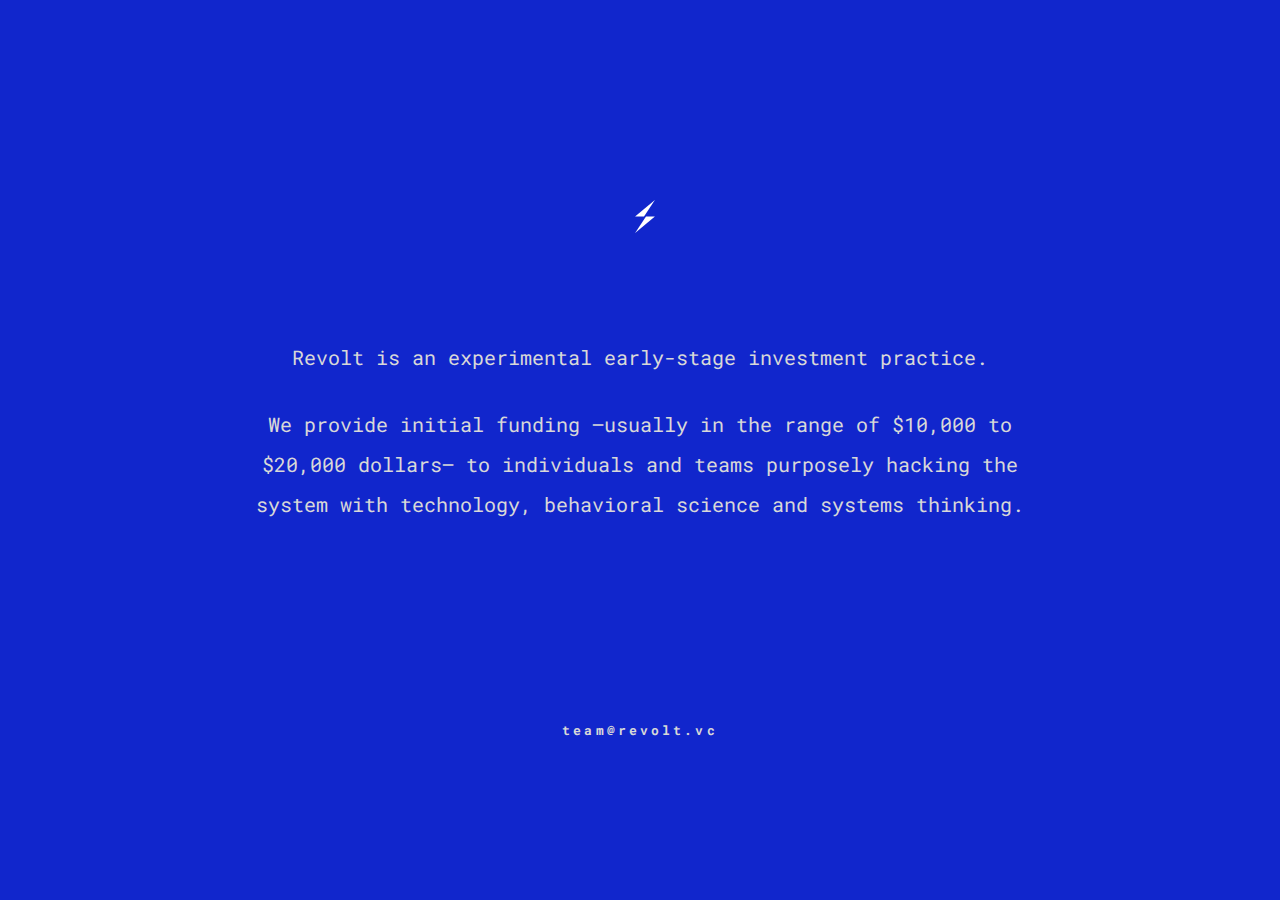
==== commit 7d9d0887: "hyphens" ====
--- a/index.html
+++ b/index.html
@@ -28,8 +28,8 @@
 
 
         <div class='intro-text'>
-                <h4 id='we-are'>Revolt is an experimental early stage investment practice.</h4>
-                <h4 id='we-are'>We provide initial funding — usually in the range of $10,000 to $20,000 dollars — to individuals and teams purposely hacking the system with technology, behavioral science and systems thinking.</h4>
+                <h4 id='we-are'>Revolt is an experimental early-stage investment practice.</h4>
+                <h4 id='we-are'>We provide initial funding –usually in the range of $10,000 to $20,000 dollars– to individuals and teams purposely hacking the system with technology, behavioral science and systems thinking.</h4>
         </div>
 
 
--- a/style.css
+++ b/style.css
@@ -188,157 +188,47 @@
 
 @media only screen and (max-width: 425px) {
 
-     #header{
-        top: 0px;
-        left: -10px;
-    }
-
-    #letsrevolt-blue{
-     left: 10px;
-    top: 10px;
-
-    }
-
-   #letsrevolt .revolt {
-      font-size: 200px;
-   }
-
-    #letsrevolt .lets {
-      font-size: 200px;
-   }
-
-    #letsrevolt-blue .revolt-blue {
-      font-size: 200px;
-   }
-
-    #letsrevolt-blue .lets-blue {
-      font-size: 200px;
-   }
-
-    #header-container{
-            height: 315px;
-    }
-
-
+
+
+  #logo{
+      max-width: 10px;
+      margin: 100px auto 0px;
+  }
+
+  .intro-text {
+    max-width: 80%;
+  }
+
+  #we-are{
+      font-size: 10pt;
+  }
+
+  #why p{
+      font-size: 8pt;
+  }
+
+}
+
+
+
+@media only screen and (max-width: 375px) {
+    #logo{
+        max-width: 10px;
+        margin: 100px auto 0px;
+    }
+
+    .intro-text {
+      max-width: 80%;
+    }
 
     #we-are{
-        font-size: 48px;
-
-    }
-
-    .team{
-        width: 330px;
-        font-size: 14px;
-    }
-
-    #looking-content{
-        font-size: 14px;
-    }
-
-    .looking{
-        width: 330px;
-    }
-
-    #p-bold{
-        font-size: 22px;
-    }
-
-
-    #future-together{
-        font-size: 80px;
-        text-align: left;
-    }
-
-    #future-together-blue{
-        font-size: 80px;
-        text-align: left;
-    }
-
-    #reg-future{
-        font-size: 120px;
-    }
-
-     #reg-future-blue{
-        font-size: 120px;
-    }
-
-    .in-it{
-        width: 360px;
-    }
-
-    .perks{
-        font-size: 35px;
-    }
-
-    #perks-important{
-        font-size: 35px;
-    }
-
-    #no-position {
-        font-size: 18px;
+        font-size: 10pt;
     }
 
     #why p{
-        font-size: 20px;
-    }
-
-}
-
-
-
-@media only screen and (max-width: 375px) {
-
-    #we-are{
-        font-size: 40px;
-    }
-
-     #letsrevolt .revolt {
-      font-size: 150px;
-   }
-
-    #letsrevolt .lets {
-      font-size: 150px;
-   }
-
-    #letsrevolt-blue .revolt-blue {
-      font-size: 150px;
-   }
-
-    #letsrevolt-blue .lets-blue {
-      font-size: 150px;
-    }
-
-    .intro-text{
-        margin-top: 80px;
-    }
-
-    #we-are{
-        font-size: 36px;
-    }
-
-
-    #future-together{
-        font-size: 60px;
-        text-align: left;
-    }
-
-    #future-together-blue{
-        font-size: 60px;
-        text-align: left;
-    }
-
-    #reg-future{
-        font-size: 100px;
-    }
-
-     #reg-future-blue{
-        font-size: 100px;
-    }
-
-
-    .in-it{
-        width: 300px;
-    }
+        font-size: 8pt;
+    }
+
 
 }
 
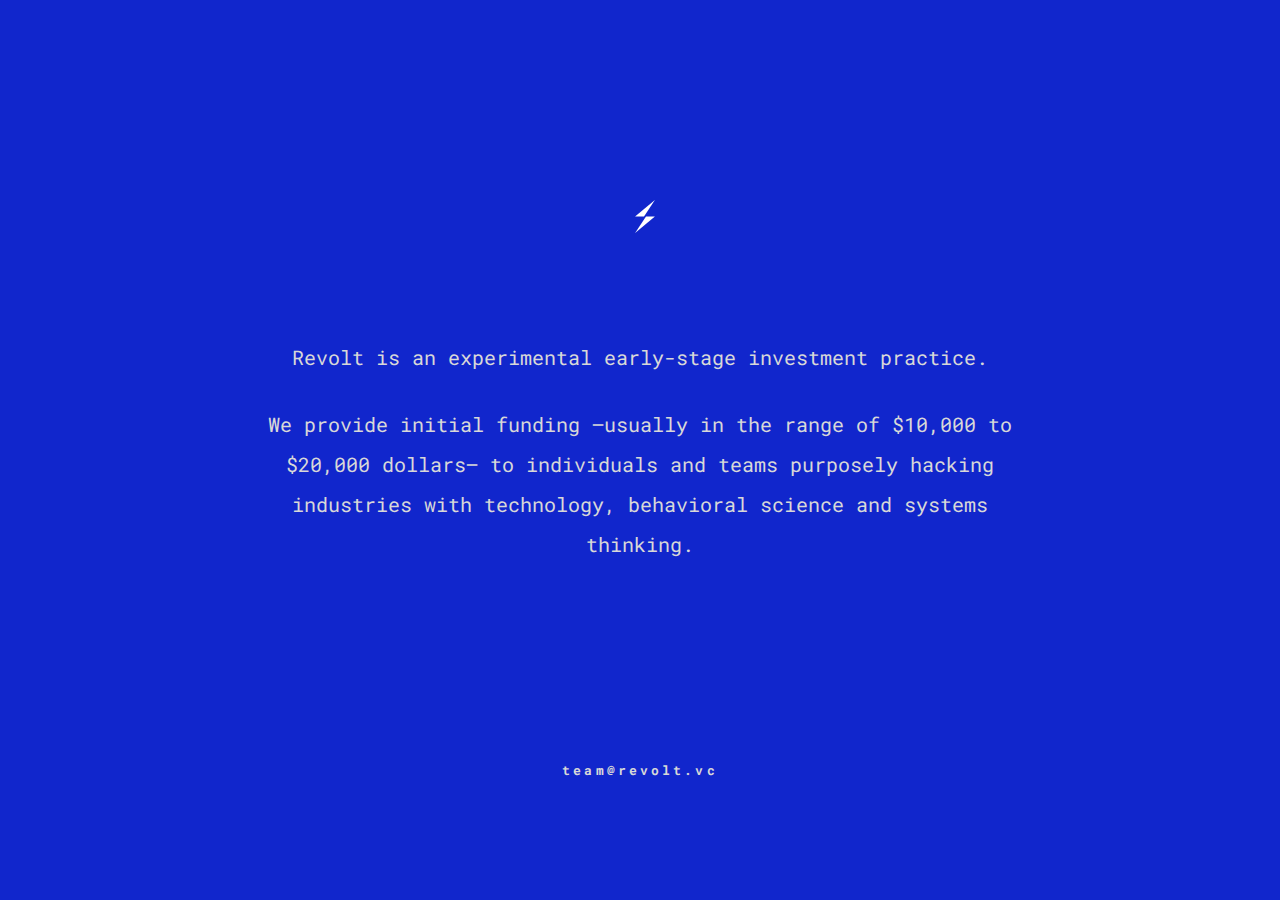
==== commit a6aa1636: "industries" ====
--- a/index.html
+++ b/index.html
@@ -29,7 +29,7 @@
 
         <div class='intro-text'>
                 <h4 id='we-are'>Revolt is an experimental early-stage investment practice.</h4>
-                <h4 id='we-are'>We provide initial funding –usually in the range of $10,000 to $20,000 dollars– to individuals and teams purposely hacking the system with technology, behavioral science and systems thinking.</h4>
+                <h4 id='we-are'>We provide initial funding –usually in the range of $10,000 to $20,000 dollars– to individuals and teams purposely hacking industries with technology, behavioral science and systems thinking.</h4>
         </div>
 
 
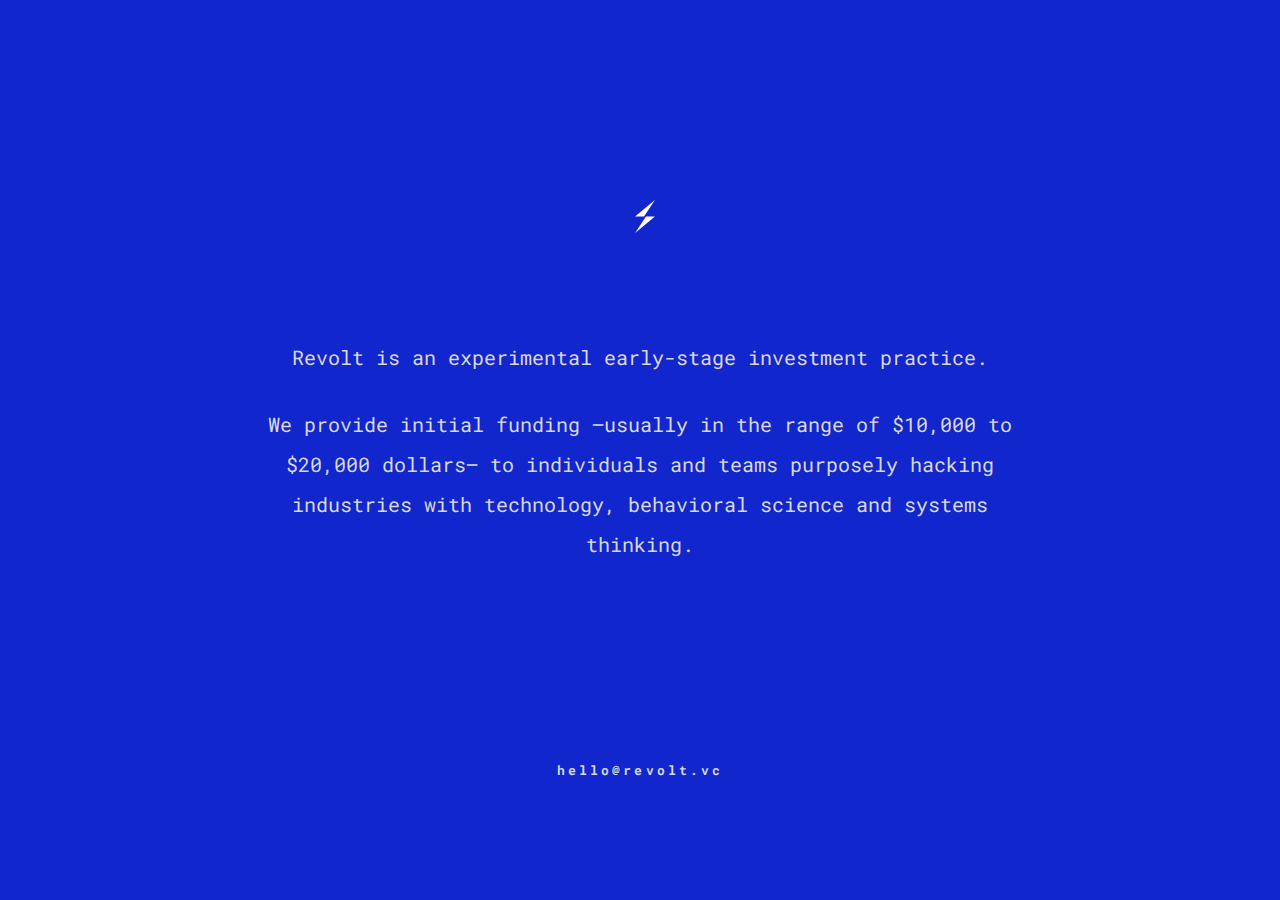
==== commit 8d4a7fff: "hello@revolt.vc" ====
--- a/index.html
+++ b/index.html
@@ -38,7 +38,7 @@
 
         <div class='bottom'>
             <div id='why'>
-                <p>team@revolt.vc</p>
+                <p>hello@revolt.vc</p>
             </div>
         </div>
 
